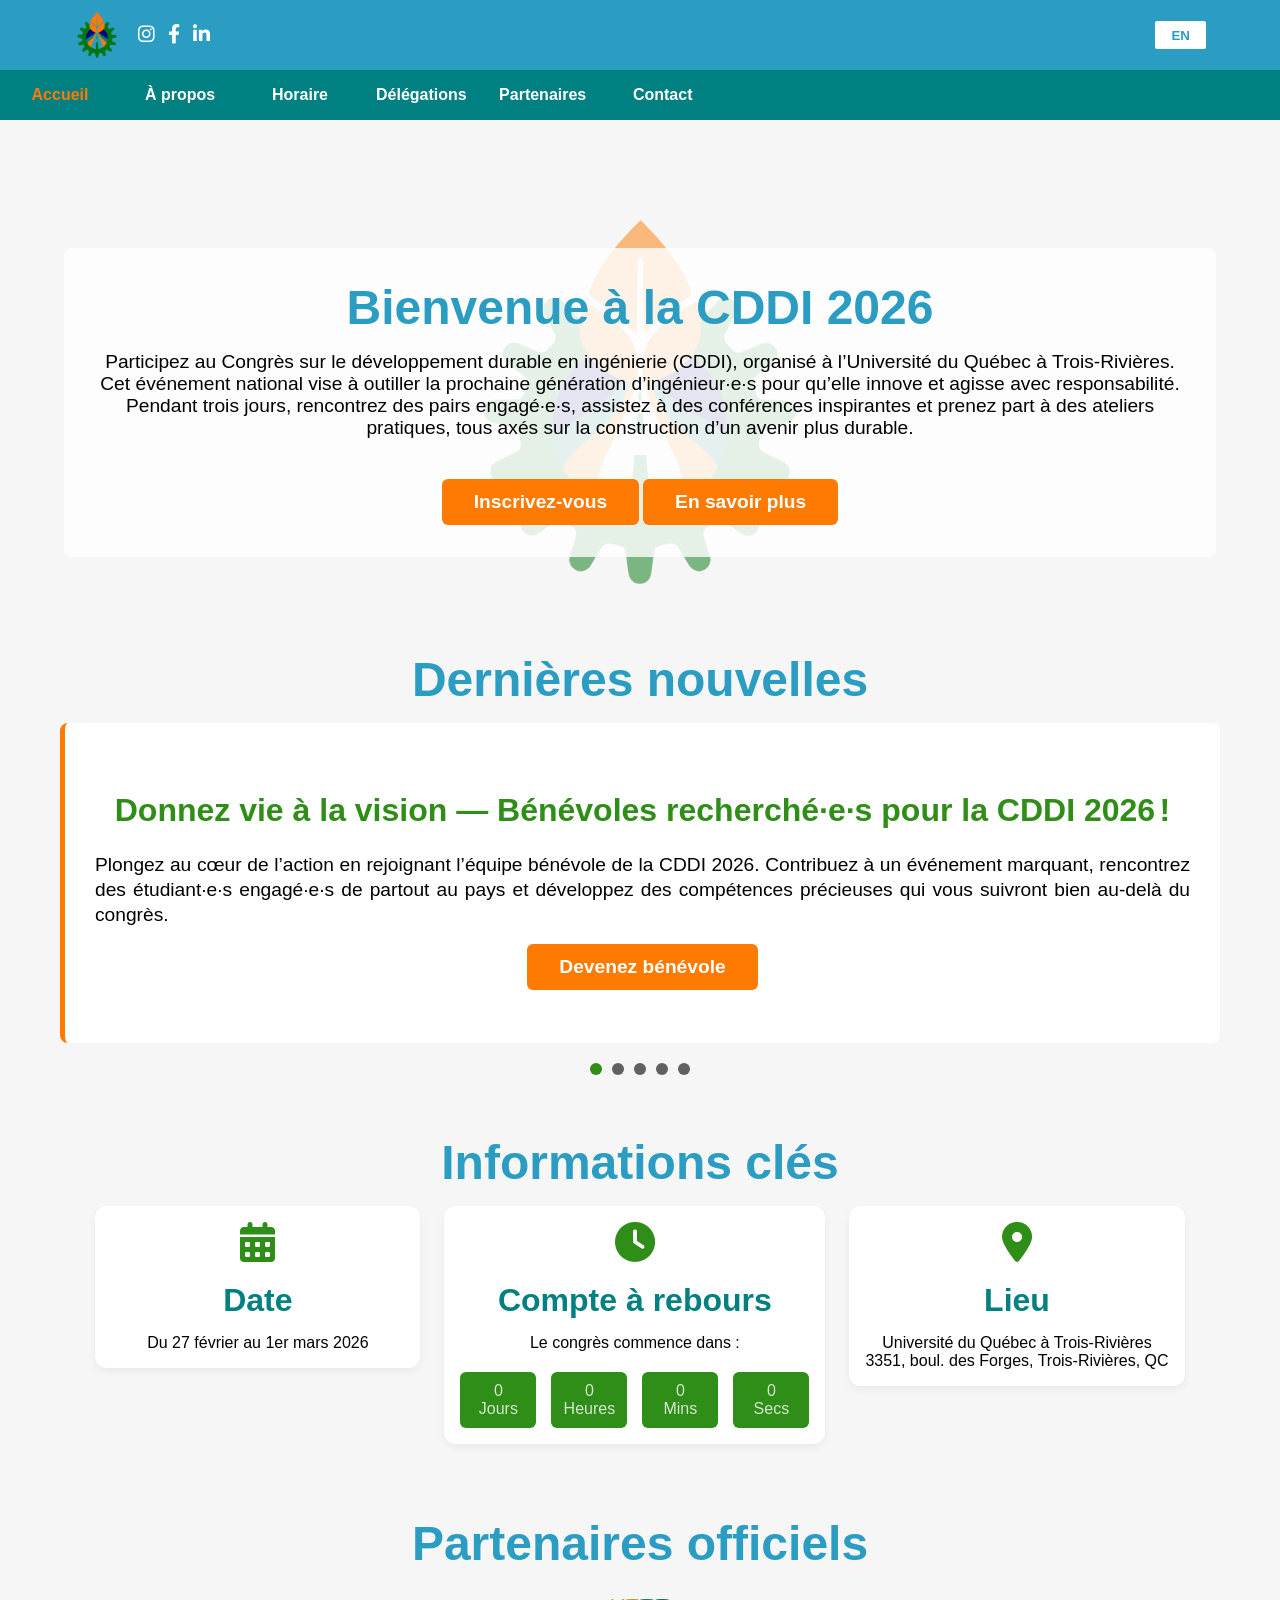
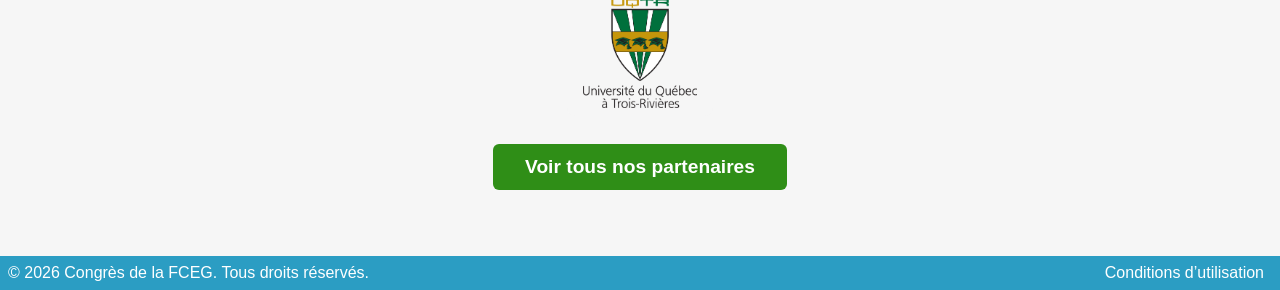
==== index.html @ 19367767 "Update index.html" ====
<!DOCTYPE html>
<html>

<head>
  <meta charset="UTF-8" />
  <meta name="viewport" content="width=device-width, initial-scale=1.0" />
  <title>CSE | CDDI 2026</title>
  <link rel="icon" type="image/png" href="./assets/img/logo.png" />

  <!-- Security -->
  <meta http-equiv="Content-Security-Policy"
        content="default-src 'self';
                style-src 'self' 'unsafe-inline' https://cdnjs.cloudflare.com https://fonts.googleapis.com;
                script-src 'self' https://cdnjs.cloudflare.com;
                font-src 'self' https://cdnjs.cloudflare.com https://fonts.gstatic.com;
                img-src 'self' data: https:;
                connect-src 'self' https:;
                media-src 'self';
                worker-src 'none';
                child-src 'none';
                form-action 'self';
                upgrade-insecure-requests;
                block-all-mixed-content;
                object-src 'none'; 
                base-uri 'self';">
  <meta http-equiv="X-Content-Type-Options" content="nosniff">
  <meta http-equiv="Referrer-Policy" content="strict-origin-when-cross-origin">
  <meta http-equiv="Permissions-Policy" content="camera=(), microphone=(), geolocation=(), interest-cohort=()">
  <meta name="robots" content="noimageindex" />
  <meta http-equiv="X-UA-Compatible" content="IE=edge" />

  <!-- Styles -->
  <link rel="stylesheet" href="https://cdnjs.cloudflare.com/ajax/libs/font-awesome/6.0.0/css/all.min.css" crossorigin="anonymous" referrerpolicy="no-referrer" />
  <link rel="stylesheet" href="./assets/css/branding.css" />
  <link rel="stylesheet" href="./assets/css/style.css" />
  <link rel="stylesheet" href="./assets/css/specs/home.css" />
  <link rel="stylesheet" href="./assets/css/specs/security.css" />
  <link rel="stylesheet" href="./assets/css/style-overrides.css" />

  <!-- Scripts -->
  <script defer src="./assets/js/carousel.js"></script>
  <script defer src="./assets/js/countdown.js"></script>
  <script defer src="./assets/js/gallery.js"></script>
  <script defer src="./assets/js/hero.js"></script>
  <script defer src="./assets/js/language.js"></script>
  <script defer src="./assets/js/security.js"></script>
  <script defer src="./assets/js/tab.js"></script>
</head>

<body>
  <header>
    <div class="container">
      <div class="header-content">
        <div class="header-left">
          <img src="./assets/img/logo.png" alt="Logo FCEG" class="logo"/>
          <div class="social-icons">
            <a href="https://www.instagram.com/cse.cddi/" target="_blank" aria-label="Instagram" class="social-icon">
              <i class="fab fa-instagram"></i>
            </a>
            <a href="https://www.facebook.com/cse.cddi" target="_blank" aria-label="Facebook" class="social-icon">
              <i class="fab fa-facebook-f"></i>
            </a>
            <a href="https://www.linkedin.com/company/cse2026cddi" target="_blank" aria-label="LinkedIn" class="social-icon">
              <i class="fab fa-linkedin-in"></i>
            </a>
            <!-- <a href="https://discord.gg/HV29q9Mn29" target="_blank" aria-label="Discord" class="social-icon">
              <i class="fab fa-discord"></i>
            </a> -->
          </div>
        </div>
        <div class="header-right">
          <button id="lang-toggle">EN</button>
          <button class="menu-toggle" aria-label="Toggle menu">☰</button>
        </div>
      </div>
      <nav class="main-nav">
        <ul>
          <li><a href="index.html" class="current" data-en="Home" data-fr="Accueil"></a></li>
          <li><a href="about.html" data-en="About" data-fr="À propos"></a></li>
          <li><a href="schedule.html" data-en="Schedule" data-fr="Horaire"></a></li>
          <li><a href="delegates.html" data-en="Delegates" data-fr="Délégations"></a></li>
          <li><a href="sponsors.html" data-en="Sponsors" data-fr="Partenaires"></a></li>
          <li><a href="contact.html" data-en="Contact" data-fr="Contact"></a></li>
        </ul>
      </nav>
    </div>
  </header>

  <section class="hero">
    <div class="container">
      <h1 data-en="Welcome to CSE 2026" data-fr="Bienvenue à la CDDI 2026"></h1>
      <p data-en="Join us for the Conference on Sustainability in Engineering (CSE), hosted at the University of Quebec at Trois-Rivières. This national event is dedicated to empowering the next generation of engineers to lead with responsibility and innovation. Over three days, you'll connect with passionate peers, attend thought-provoking talks, and participate in hands-on workshops—all focused on building a more sustainable future together."
         data-fr="Participez au Congrès sur le développement durable en ingénierie (CDDI), organisé à l’Université du Québec à Trois-Rivières. Cet événement national vise à outiller la prochaine génération d’ingénieur·e·s pour qu’elle innove et agisse avec responsabilité. Pendant trois jours, rencontrez des pairs engagé·e·s, assistez à des conférences inspirantes et prenez part à des ateliers pratiques, tous axés sur la construction d’un avenir plus durable.">
      </p>
      <a class="btn" href="delegates.html" data-en="Register Now" data-fr="Inscrivez-vous"></a>
      <a class="btn" href="about.html" data-en="Learn More" data-fr="En savoir plus"></a>
    </div>
  </section>

  <section class="updates">
    <div class="updates-container">
      <h2 data-en="Latest Updates" data-fr="Dernières nouvelles"></h2>
      <div class="carousel">
        <div class="carousel-inner">

        <!-- Volunteer -->
        <div class="carousel-item active">
          <h3 
            data-en="Bring the Vision to Life — Volunteer at CSE 2026!" 
            data-fr="Donnez vie à la vision — Bénévoles recherché·e·s pour la CDDI 2026 !">
          </h3>
          <p 
            data-en="Be at the heart of the action by joining the volunteer team behind CSE 2026. Contribute to a landmark event, connect with passionate students from across the country, and develop valuable skills that last long after the final keynote." 
            data-fr="Plongez au cœur de l’action en rejoignant l’équipe bénévole de la CDDI 2026. Contribuez à un événement marquant, rencontrez des étudiant·e·s engagé·e·s de partout au pays et développez des compétences précieuses qui vous suivront bien au-delà du congrès.">
          </p>
          <a class="btn" href="contact.html" 
            data-en="Become a Volunteer" data-fr="Devenez bénévole"></a>
        </div>

        <!-- Become a speaker -->
        <div class="carousel-item">
          <h3 
            data-en="Share Your Expertise — Become a Speaker" 
            data-fr="Partagez votre expertise — Devenez conférencier·ère">
          </h3>
          <p 
            data-en="Inspire the next generation of engineers. If you're passionate about sustainability and innovation, we'd love to have you speak at CSE 2026." 
            data-fr="Inspirez la prochaine génération d'ingénieur·e·s. Si vous êtes passionné·e par la durabilité et l'innovation, nous aimerions vous avoir comme conférencier·ère à la CDDI 2026."></p>
          </p>
          <a class="btn" href="contact.html" 
            data-en="Get in Touch" data-fr="Nous contacter"></a>
        </div>

        <!-- Become a partner -->
        <div class="carousel-item">
          <h3 
            data-en="Connect With Tomorrow’s Leaders — Partner With Us" 
            data-fr="Rencontrez la relève — Devenez notre partenaire">
          </h3>
          <p 
            data-en="Showcase your organization at the forefront of sustainability and innovation. By partnering with CSE 2026, you’ll engage with ambitious student leaders, highlight your commitment to the future of engineering, and take part in a one-of-a-kind national gathering." 
            data-fr="Mettez en valeur votre organisation au cœur des enjeux d’innovation et de durabilité. En vous associant à la CDDI 2026, vous entrerez en contact avec une relève étudiante ambitieuse, affirmerez votre engagement envers l’ingénierie de demain et participerez à un rassemblement unique à l’échelle nationale.">
          </p>
          <a class="btn" href="contact.html" 
            data-en="Let’s Collaborate" data-fr="Entrons en collaboration"></a>
        </div>

        <!-- Join the organizing committee -->
        <div class="carousel-item">
          <h3 
            data-en="Lead the Movement — Join the CSE 2026 Organizing Committee" 
            data-fr="Prenez les devants — Intégrez l’équipe du comité organisateur de la CDDI 2026">
          </h3>
          <p 
            data-en="We're looking for bold and strategic minds to help organize CSE 2026. Step into the role of VP Partnerships, VP Logistics, or one of several director positions to support the team. Take charge of building innovative collaborations, managing event operations, growing your network, and shaping an event that will resonate across Canada." 
            data-fr="Nous cherchons des esprits audacieux pour contribuer à l'organisation de la CDDI 2026. Prenez les rênes comme VP Partenariat, VP Logistique ou l'un des plusieurs postes de directeur·rice·s pour prêter main‑forte à l'équipe. Créez des collaborations innovantes, gérez les opérations de l'événement, élargissez votre réseau et façonnez un événement à portée nationale."></p>
          </p>
          <a class="btn" href="contact.html" 
            data-en="Apply" data-fr="Postulez"></a>
        </div>

          <!-- Stay posted for updates (last card) -->
          <div class="carousel-item">
            <h3 data-en="Stay posted for updates!" 
              data-fr="Restez à l'affût des mises à jour !"></h3>
            <p data-en="The website is under construction, but we are working hard to bring you the latest information about the upcoming event. Stay tuned for more details on speakers, workshops, and networking opportunities."
               data-fr="Le site web est en construction, mais nous travaillons fort pour vous offrir les dernières informations sur le congrès. Restez à l'écoute pour plus de détails sur les conférenciers, les ateliers et les occasions de réseautage."></p>
            <img src="./assets/img/logo.png" alt="Under Construction" class="construction-image">
          </div>

        </div>
      </div>
      <div class="carousel-controls">
        <div class="carousel-indicator active" data-index="0"></div>
        <div class="carousel-indicator" data-index="1"></div>
        <div class="carousel-indicator" data-index="2"></div>
        <div class="carousel-indicator" data-index="3"></div>
        <div class="carousel-indicator" data-index="4"></div>
      </div>
    </div>
  </section>
    
  <section class="key-details">
    <div class="container">
      <h2 data-en="Key Informations" data-fr="Informations clés"></h2>
      <div class="details-grid">
        <div class="detail-card">
          <i class="fas fa-calendar-alt"></i>
          <h3>Date</h3>
            <p data-en="Feb 27 – Mar 1, 2026" data-fr="Du 27 février au 1er mars 2026"></p>
        </div>
        <div class="detail-card">
          <i class="fas fa-clock"></i>
          <h3 data-en="Countdown" data-fr="Compte à rebours"></h3>
          <p data-en="The conference begins in:" data-fr="Le congrès commence dans :"></p>
          <div class="countdown" id="countdown-timer">
            <div class="countdown-item">
              <span class="countdown-value" id="days">0</span>
              <span data-en="Days" data-fr="Jours"></span>
            </div>
            <div class="countdown-item">
              <span class="countdown-value" id="hours">0</span>
              <span data-en="Hours" data-fr="Heures"></span>
            </div>
            <div class="countdown-item">
              <span class="countdown-value" id="minutes">0</span>
              <span data-en="Mins" data-fr="Mins"></span>
            </div>
            <div class="countdown-item">
              <span class="countdown-value" id="seconds">0</span>
              <span data-en="Secs" data-fr="Secs"></span>
            </div>
          </div>
        </div>
        <div class="detail-card">
          <i class="fas fa-map-marker-alt"></i>
          <h3 data-en="Location" data-fr="Lieu"></h3>
            <p data-en="University of Quebec at Trois-Rivières" data-fr="Université du Québec à Trois-Rivières"></p>
            <p data-en="3351 des Forges Blvd, Trois-Rivières, QC" data-fr="3351, boul. des Forges, Trois-Rivières, QC"></p>
        </div>
      </div>
    </div>
  </section>
    
  <section class="sponsors">
    <div class="container">
      <h2 data-en="Official Sponsors" data-fr="Partenaires officiels"></h2>
      <div class="sponsor-logos">
        <a href="#"><img src="./assets/img/sponsors/uqtr.png" alt="UQTR"></a>
      </div>
      <a class="btn" href="sponsors.html" data-en="View All Sponsors" data-fr="Voir tous nos partenaires"></a>
    </div>
  </section>

  <footer>
    <div class="footer-content">
      <p data-en="&copy; 2026 CFES Conference. All rights reserved."
         data-fr="&copy; 2026 Congrès de la FCEG. Tous droits réservés.">
      </p>
      <a href="terms.html" class="footer-link"
        data-en="Terms of Use"
        data-fr="Conditions d’utilisation">
      </a>
    </div>
  </footer>
</body>
</html>
---- assets/css/branding.css ----
/* === CSE.CDDI 2026 BRANDING STYLES === */

/* === FONTS === */
@import url('https://fonts.googleapis.com/css2?family=Roboto+Condensed:wght@700&display=swap');
@import url('https://fonts.googleapis.com/css2?family=Poppins:wght@600&display=swap');
@import url('https://fonts.googleapis.com/css2?family=Lato&display=swap');

:root {
  /* === COLORS === */
  --cse-teal: #008080;
  --cse-orange: #FF7A00;
  --cse-green: #00760F;
  --cse-blue: #000080;
  --cse-success: #28a745;
  --cse-error: #FF0000;
  --cse-white: #ffffff;
  --cse-light-gray: #f6f6f6;
  --cse-gray: #606060;
  --cse-black: #000000;

  /* === TITLES === */
  --cse-title-font: 'Roboto Condensed', sans-serif;
  --cse-title-color: var(--cse-blue);
  --cse-title-size: clamp(2.5rem, 5vw, 3rem);
  --cse-title-align: center;
  --cse-title-margin: 0 0 1rem 0;

  /* === SUBTITLES === */
  --cse-subtitle-font: 'Poppins', sans-serif;
  --cse-subtitle-color: var(--cse-teal);
  --cse-subtitle-size: clamp(1.6rem, 3vw, 2rem);
  --cse-subtitle-align: center;
  --cse-subtitle-margin: 1rem 0 0.5rem 0;

  --cse-subtitle2-size: clamp(1.2rem, 2.5vw, 1.2rem);
  --cse-subtitle2-margin: -1rem 0 0.5rem 0;

  /* === BODY === */
  --cse-body-font: 'Lato', sans-serif;
  --cse-body-color: var(--cse-black);
  --cse-body-size: clamp(1rem, 2vw, 1.2rem);
  --cse-body-size-small: clamp(0.9rem, 2vw, 1rem);
  --cse-body-align: center;
  --cse-body-margin: 0 0 1rem 0;
}

@media (max-width: 600px) {
  :root {
    --cse-title-size: clamp(1.5rem, 6vw, 2rem);
    --cse-subtitle-size: clamp(1.1rem, 4vw, 1.3rem);
    --cse-subtitle2-size: clamp(1rem, 3vw, 1rem);
    --cse-body-size: clamp(0.9rem, 3vw, 1rem);
    --cse-body-size-small: clamp(0.8rem, 3vw, 0.9rem);
  }
}
---- assets/css/style.css ----
/* Reset and base styles */
* {
  margin: 0;
  padding: 0;
  box-sizing: border-box;
}

html {
      overflow-y: scroll;
}

/* Body and layout */
body {
  font-family: var(--cse-font-body);
  background-color: var(--cse-light-gray);
  min-height: 100vh;
  position: relative;
  padding-bottom: 60px;
}

/* Header styles */
header > .container {
  width: 100%;
  max-width: none;
  padding: 0;
}

header {
  padding: 0;
  position: relative;
  background-color: var(--cse-blue);
  min-width: 350px;
}

/* Header content layout */
.header-content {
  display: flex;
  justify-content: space-between;
  align-items: center;
  min-height: 70px;
  padding: 0 2rem;
  margin: 0 auto;
  max-width: 1200px;
}

.header-right {
  display: flex;
  align-items: center;
  gap: 1rem;
}

.header-left {
  display: flex;
  align-items: center;
  gap: 1rem;
}

.social-icons {
  display: flex;
  gap: 0.8rem;
  align-items: center;
  min-width: 125px;
}

.social-icon {
  color: var(--cse-white);
  font-size: 1.2rem;
  transition: transform 0.2s, color 0.2s;
}

.social-icon:hover {
  color: var(--cse-orange);
  transform: scale(1.1);
}

/* Logo styles */
.logo {
  height: 50px;
  width: auto;
}

/* Hamburger menu toggle (mobile) */
.menu-toggle {
  display: none;
  background: none;
  border: none;
  color: var(--cse-white);
  font-size: 1.5rem;
  cursor: pointer;
  padding: 0.5rem;
}

/* Main navigation styles */
.main-nav {
  background-color: var(--cse-teal);
  width: 100%;
}

.main-nav > .container {
  width: 100%;
  max-width: none;
  padding: 0 2rem;
}

.main-nav ul {
  display: flex;
  list-style: none;
  margin: 0;
  padding: 0;
  justify-content: flex-start;
}

.main-nav a {
  color: var(--cse-white);
  font-family: var(--cse-subtitle-font);
  font-weight: 600;
  padding: 1rem 1rem;
  display: block;
  text-decoration: none;
  text-align: center;
  margin-right: 0;
  min-width: 120px;
  box-sizing: border-box;
}

.main-nav a.current,
.main-nav a.current:visited {
  color: var(--cse-orange);
}

.main-nav a:hover {
  color: var(--cse-orange);
}

/* Hero section */
.hero {
  position: relative;
  min-height: 500px;
  display: flex;
  align-items: center;
  justify-content: center;
  text-align: center;
  width: 100%;
  opacity: 0;
  transform: translateY(30px);
  transition: opacity 1s ease, transform 1s ease;
}

.hero.visible {
  opacity: 1;
  transform: translateY(0);
}

/* Hero background logo overlay */
.hero::before {
  content: "";
  background: url('../img/logo.png') no-repeat center center;
  background-size: contain;
  position: absolute;
  top: 0;
  left: 0;
  right: 0;
  bottom: 0;
  opacity: 0.5;
  z-index: -1;
  max-width: 600px;
  max-height: 400px;
  margin: auto;
}

/* Hero content container */
.hero .container {
  background-color: rgba(255, 255, 255, 0.8);
  padding: 2rem; 
  border-radius: 8px;
  position: relative;
  z-index: 1;
  width: 90%;
  max-width: 1200px;
  margin: 0 auto;
}

/* Hero title */
.hero h1 {
  font-family: var(--cse-title-font);
  color: var(--cse-title-color);
  font-size: var(--cse-title-size);
  text-align: var(--cse-title-align);
  margin: var(--cse-title-margin);
}

/* Hero subtitle */
.hero h2 {
  font-family: var(--cse-subtitle-font);
  color: var(--cse-subtitle-color);
  font-size: var(--cse-subtitle-size);
  text-align: var(--cse-subtitle-align);
  margin: var(--cse-subtitle-margin);
}

.hero h3 {
  font-family: var(--cse-subtitle-font);
  color: var(--cse-subtitle-color);
  font-size: var(--cse-subtitle2-size);
  text-align: var(--cse-subtitle-align);
  margin: var(--cse-subtitle2-margin);
}

/* Hero paragraph */
.hero p {
  font-family: var(--cse-body-font);
  color: var(--cse-body-color);
  font-size: var(--cse-body-size);
  text-align: var(--cse-body-align);
  margin: var(--cse-body-margin);
}

/* Hero image */
.hero img {
  max-width: 100%;
  height: auto;
  border-radius: 8px;
  box-shadow: 0 4px 8px rgba(0, 0, 0, 0.1);
  margin-top: 1rem;
}

/* Hero button */
.hero .btn {
  display: inline-block;
  margin-top: 1.5rem;
  padding: 0.75rem 2rem;
  background: var(--cse-orange);
  color: var(--cse-white);
  border: none;
  border-radius: 6px;
  font-family: var(--cse-subtitle-font);
  font-size: var(--cse-subtitle2-size);
  font-weight: 600;
  text-align: var(--cse-subtitle-align);
  text-decoration: none;
  cursor: pointer;
  transition: background 0.2s, color 0.2s;
}

.hero .btn:hover {
  background: var(--cse-blue);
  color: var(--cse-white);
}

.hero .btn:active {
  transform: scale(0.95);
  opacity: 0.8;
}

/* Footer styles */
footer {
  position: absolute;
  bottom: 0;
  left: 0;
  width: 100%;
  background-color: var(--cse-blue);
  min-width: 350px;
}

.footer-content {
  max-width: none;
  margin: 0.5rem 1rem 0.5rem 0.5rem;
  display: flex;
  justify-content: space-between;
  align-items: center;
  flex-wrap: wrap;
  gap: 0.5rem;
  text-align: center;
}

.footer-content p,
.footer-link {
  font-family: var(--cse-body-font);
  font-size: var(--cse-body-size-small);
  color: var(--cse-white);
  margin: 0;
  text-decoration: none;
}

.footer-link:hover {
  text-decoration: underline;
  color: var(--cse-orange);
}

/* Mobile layout: stack items and center */
@media (max-width: 600px) {
  .footer-content {
    flex-direction: column;
    justify-content: center;
    align-items: center;
    text-align: center;
  }
}

/* Language Toggle Button */
#lang-toggle {
  background: var(--cse-white);
  color: var(--cse-blue);
  border: 2px solid var(--cse-blue);
  padding: 0.4rem 1rem;
  font-family: var(--cse-subtitle-font);
  font-weight: 600;
  cursor: pointer;
  border-radius: 4px;
}

#lang-toggle:hover {
  background-color: var(--cse-orange);
  color: var(--cse-white);
  border-color: var(--cse-orange);
}

/* Responsive: Mobile styles */
@media (max-width: 768px) {
  .header-content,
  .main-nav > .container {
    padding: 0 1rem;
  }

  .menu-toggle {
    display: block;
  }

  .main-nav {
    display: none;
  }

  .main-nav.active {
    display: block;
    padding: 1rem 0;
  }

  .main-nav ul {
    flex-direction: column;
    gap: 0;
  }

  .main-nav li {
    text-align: center;
    padding: 0;
  }

  .main-nav a {
    padding: 1rem;
    border-bottom: 1px solid rgba(255, 255, 255, 0.1);
  }
}

/* Responsive: Desktop styles */
@media (max-width: 768px) {
  .main-nav ul {
    justify-content: flex-start;
  }
}

/* Remove the desktop-specific right alignment */
@media (min-width: 769px) {
  .main-nav ul {
    justify-content: flex-start;
  }
}
---- assets/css/specs/home.css ----
/* Updates Section */
.updates {
    background-color: var(--cse-light-gray);
    padding: 60px 0;
    position: relative;
    overflow: hidden;
    font-family: var(--cse-body-font);
}

.updates-container {
    max-width: 1200px;
    margin: 0 auto;
    padding: 0 20px;
}

.updates h2 {
    margin: var(--cse-title-margin);
    color: var(--cse-title-color);
    font-size: var(--cse-title-size);
    font-family: var(--cse-title-font);
    text-align: var(--cse-title-align);
}

.carousel {
    position: relative;
    height: 320px;
    perspective: 1000px;
}

.carousel-inner {
    position: relative;
    width: 100%;
    height: 100%;
    transform-style: preserve-3d;
    transition: transform 1s ease;
}

.carousel-item {
    position: absolute;
    width: 100%;
    height: 100%;
    padding: 30px;
    background-color: var(--cse-white);
    border-radius: 8px;
    border-left: 5px solid var(--cse-orange);
    display: flex;
    flex-direction: column;
    justify-content: center;
    backface-visibility: hidden;
    transition: translate 0.2s ease, box-shadow 0.2s ease, opacity 0.5s ease;
    opacity: 0;
    font-family: var(--cse-body-font);
    color: var(--cse-body-color);
    translate: 0 0;
}

.carousel-item:hover {
    translate: 0 -6px;
    box-shadow: 0 8px 25px rgba(0, 0, 0, 0.15);
}

.carousel-item.active {
    opacity: 1;
    z-index: 10;
}

.carousel-item h3 {
    margin: var(--cse-subtitle-margin);
    color: var(--cse-green);
    font-size: var(--cse-subtitle-size);
    font-family: var(--cse-subtitle-font);
    text-align: var(--cse-subtitle-align);
}

.carousel-item p {
    margin: var(--cse-body-margin);
    color: var(--cse-black);
    font-size: var(--cse-body-size);
    font-family: var(--cse-body-font);
    text-align: justify;
    padding: 1rem 0 0;
    line-height: 1.3;
}

.carousel-item img {
    position: absolute;
    top: 0;
    left: 0;
    width: 100%;
    height: 100%;
    object-fit: cover;
    border-radius: 8px;
    z-index: 0;
    opacity: 0.18;
    pointer-events: none;
    box-shadow: none;
}

.carousel-item .btn {
    display: inline-block;
    margin: 0 auto 0 auto;
    padding: 0.75rem 2rem;
    background: var(--cse-orange);
    color: var(--cse-white);
    border: none;
    border-radius: 6px;
    font-family: var(--cse-body-font);
    font-size: var(--cse-body-size);
    font-weight: 600;
    text-align: var(--cse-body-align);
    max-width: 300px;
    text-decoration: none;
    cursor: pointer;
    transition: background 0.2s, color 0.2s;
    display: block;
}

.carousel-item .btn:hover {
  background: var(--cse-blue);
  color: var(--cse-white);
}

.carousel-item .btn:active {
  transform: scale(0.95);
  opacity: 0.8;
}

.carousel-controls {
    display: flex;
    justify-content: center;
    margin-top: 20px;
}

.carousel-indicator {
    width: 12px;
    height: 12px;
    border-radius: 50%;
    background-color: var(--cse-gray);
    margin: 0 5px;
    cursor: pointer;
    transition: background-color 0.3s;
}

.carousel-indicator.active {
    background-color: var(--cse-green);
}

/* Key Details Section */
.key-details {
    background-color: var(--cse-light-gray);
}

.key-details h2 {
    margin: var(--cse-title-margin);
    color: var(--cse-title-color);
    font-size: var(--cse-title-size);
    font-family: var(--cse-title-font);
    text-align: var(--cse-title-align);
}

.details-grid {
    display: flex;
    flex-wrap: wrap;
    justify-content: center;
    gap: 1.5rem;
    max-width: 1500px;
    margin: 0 auto 2rem auto;
}

.detail-card {
    background-color: var(--cse-white);
    padding: 1rem;
    border-radius: 12px;
    box-shadow: 0 4px 8px rgba(0,0,0,0.05);
    text-align: center;
    font-family: var(--cse-body-font);
    min-width: 325px;
    transition: transform 0.2s ease;
    height: 100%;
}

.detail-card:hover {
    transform: translateY(-5px);
    box-shadow: 0 10px 20px rgba(0,0,0,0.1);
}

.detail-card i {
    font-size: 2.5rem;
    color: var(--cse-green);
    margin-bottom: 20px;
}

.detail-card h3 {
    margin-bottom: 15px;
    color: var(--cse-subtitle-color);
    font-family: var(--cse-subtitle-font);
    font-size: var(--cse-subtitle-size);
}

.countdown {
    display: flex;
    justify-content: center;
    gap: 15px;
    margin-top: 20px;
}

.countdown-item {
    background-color: var(--cse-green);
    color: var(--cse-white);
    padding: 10px 5px;
    border-radius: 6px;
    font-weight: bold;
    min-width: 76px;
    font-family: var(--cse-body-font);
}

.countdown-item span {
    display: block;
    font-size: var(--cse-body-size-small);
    font-weight: normal;
    opacity: 0.8;
}

/* Sponsors Section */
.sponsors {
    text-align: center;
    background-color: var(--cse-light-gray);
    padding: 40px 0;
    font-family: var(--cse-body-font);
}

.sponsors h2 {
    color: var(--cse-title-color);
    font-size: var(--cse-title-size);
    font-family: var(--cse-title-font);
    text-align: var(--cse-title-align);
    margin: var(--cse-title-margin);
}

.sponsors .btn {
  display: inline-block;
  margin-top: 1.5rem;
  padding: 0.75rem 2rem;
  background: var(--cse-green);
  color: var(--cse-white);
  border: none;
  border-radius: 6px;
  font-family: var(--cse-body-font);
  font-size: var(--cse-body-size);
  font-weight: 600;
  text-align: var(--cse-body-align);
  text-decoration: none;
  cursor: pointer;
  transition: background 0.2s, color 0.2s;
}

.sponsors .btn:hover {
  background: var(--cse-orange);
  color: var(--cse-white);
}

.sponsors .btn:active {
  transform: scale(0.95);
  opacity: 0.8;
}

.sponsor-logos {
    display: flex;
    justify-content: center;
    flex-wrap: wrap;
    gap: 40px;
    align-items: center;
    margin-top: 20px;
}

.sponsor-logos img {
    height: 125px;
    background-color: var(--cse-light-gray);
    border-radius: 8px;
    padding: 8px 16px;
    transition: transform 0.2s ease;
}

.sponsor-logos img:hover {
    background-color: var(--cse-white);
    transform: translateY(-5px);
    box-shadow: 0 10px 20px rgba(0,0,0,0.1);
}

@media (min-width: 692px) {
    .details-grid .detail-card:nth-child(2) {
        order: 3;
    }
    .details-grid .detail-card:nth-child(3) {
        order: 2;
    }
}

@media (min-width: 1096px) {
    .details-grid .detail-card:nth-child(2) {
        order: 2;
    }
    .details-grid .detail-card:nth-child(3) {
        order: 3;
    }
}

@media (max-width: 768px) {    
    .countdown {
        flex-wrap: wrap;
    }
}
---- assets/css/specs/security.css ----
/* Security-related styles */

/* Disable text selection for images and sensitive content */
img {
  -webkit-user-select: none;
  -moz-user-select: none;
  -ms-user-select: none;
  user-select: none;
  -webkit-user-drag: none;
  -khtml-user-drag: none;
  -moz-user-drag: none;
  -o-user-drag: none;
  pointer-events: none;
}

/* Allow pointer events for clickable images (like logos with links) */
a img, .clickable img {
  pointer-events: auto;
}

/* Disable highlighting for sensitive content */
.no-select {
  -webkit-user-select: none;
  -moz-user-select: none;
  -ms-user-select: none;
  user-select: none;
}

/* Hide scroll bars in developer mode detection */
.hide-scroll {
  scrollbar-width: none; /* Firefox */
  -ms-overflow-style: none; /* IE and Edge */
}

.hide-scroll::-webkit-scrollbar {
  display: none; /* Chrome, Safari, Opera */
}

/* Prevent printing of images */
@media print {
  img {
    display: none !important;
  }
  
  .no-print {
    display: none !important;
  }
}

/* Security warning overlay (hidden by default) */
.security-warning {
  position: fixed;
  top: 0;
  left: 0;
  width: 100%;
  height: 100%;
  background: rgba(255, 0, 0, 0.9);
  color: white;
  display: none;
  justify-content: center;
  align-items: center;
  z-index: 9999;
  font-size: 2em;
  text-align: center;
}
---- assets/css/style-overrides.css ----
/* Sponsors page: Official Sponsors heading */
h2[data-en="Official Sponsors"] {
  padding-top: 0rem;
}

/* Sponsors page: Hero heading color */
section.hero h2[data-en="We are grateful to our outstanding partners whose support makes the 2026 Conference on Sustainability in Engineering possible."] {
  color: var(--cse-blue);
  font-size: 1.6rem;
}

/* Sponsors page: UQTR title size */
section.sponsor-section h1[data-en="Université du Québec à Trois-Rivières"] {
  font-size: clamp(1.1rem, 2.2vw, 1.1rem);
}

/* About page: Add space between header and first hero */
header + section.hero {
    margin-top: 2rem;
}

/* About page: Conference Theme heading color */
h2[data-en="Conference Theme"] {
  color: var(--cse-blue);
}

/* About page: The Path to Sustainable Engineering heading color */
h1[data-en="The Path to Sustainable Engineering"] {
  color: var(--cse-orange);
}

/* Index page: Updates section padding */
section.updates {
  padding-top: 0rem;
}

/* Delegates page: Documents paragraph alignment */
section.hero p {
  text-align: center;
}

/* Delegates page: Logistics disclaimer background */
.logistics-section .logistics-info:has(h4[data-en="Disclaimer"]) {
  background: color-mix(in srgb, var(--cse-error) 8%, transparent) !important;
  border-left: 4px solid var(--cse-error) !important;
}

/* ===== Hero: photo background + rising panel ===== */
:root{
  --cse-purple:#6b1e49;
  --cse-blue:#2b9dc3;
  --cse-green:#2f8e17;
  --cse-panel:rgba(28,28,30,.85);
}

#hero{
  position: relative;
  height: 220vh;
}

.hero-sticky{
  position: sticky;
  top: 0;
  height: 100vh;
  overflow: hidden;
}

.hero-bg{
  position: absolute;
  inset: 0;
  background-size: cover;
  background-position: center;
  z-index: 1;
}
.hero-bg::after{
  content:"";
  position:absolute; inset:0;
  background: linear-gradient(180deg, rgba(0,0,0,.4) 0%, rgba(0,0,0,0) 40%, rgba(0,0,0,.15) 100%);
}

.hero-header{
  position: absolute;
  top: 0; left: 0; right: 0;
  z-index: 3;
  will-change: transform, opacity;
}

.hero-waves{ display:block; width:100%; height:auto; }
.wave-purple{ fill: var(--cse-purple); }
.wave-blue{ fill: var(--cse-blue); opacity:.9; }
.wave-green{ fill: var(--cse-green); opacity:.92; }

.hero-title-wrap{
  position:absolute;
  top: 16%;
  left:50%;
  transform: translateX(-50%);
  display:flex;
  align-items:center;
  gap: 1rem;
}
.hero-logo{ height: 64px; width:auto; }
.hero-title-wrap h1{
  color:#fff;
  font-size: clamp(1.6rem, 4vw, 3rem);
  margin:0;
  text-shadow: 0 2px 12px rgba(0,0,0,.45);
  white-space: nowrap;
}

.hero-panel{
  position: absolute;
  inset: 0;
  z-index: 2;
  background: var(--cse-panel);
  transform: translateY(100%);
  will-change: transform;
  display:flex;
  align-items:center;
}
.hero-panel-inner{
  color:#fff;
  text-align:center;
  padding: 2rem 1.5rem;
}
.hero-panel-inner p{
  max-width: 60ch;
  margin: 0 auto 1.5rem;
  line-height:1.6;
}

@media (max-width: 640px){
  .hero-title-wrap{ flex-direction:column; text-align:center; top: 12%; }
  .hero-logo{ height: 48px; }
}

@media (prefers-reduced-motion: reduce){
  .hero-header, .hero-panel{ transition:none !important; }
}
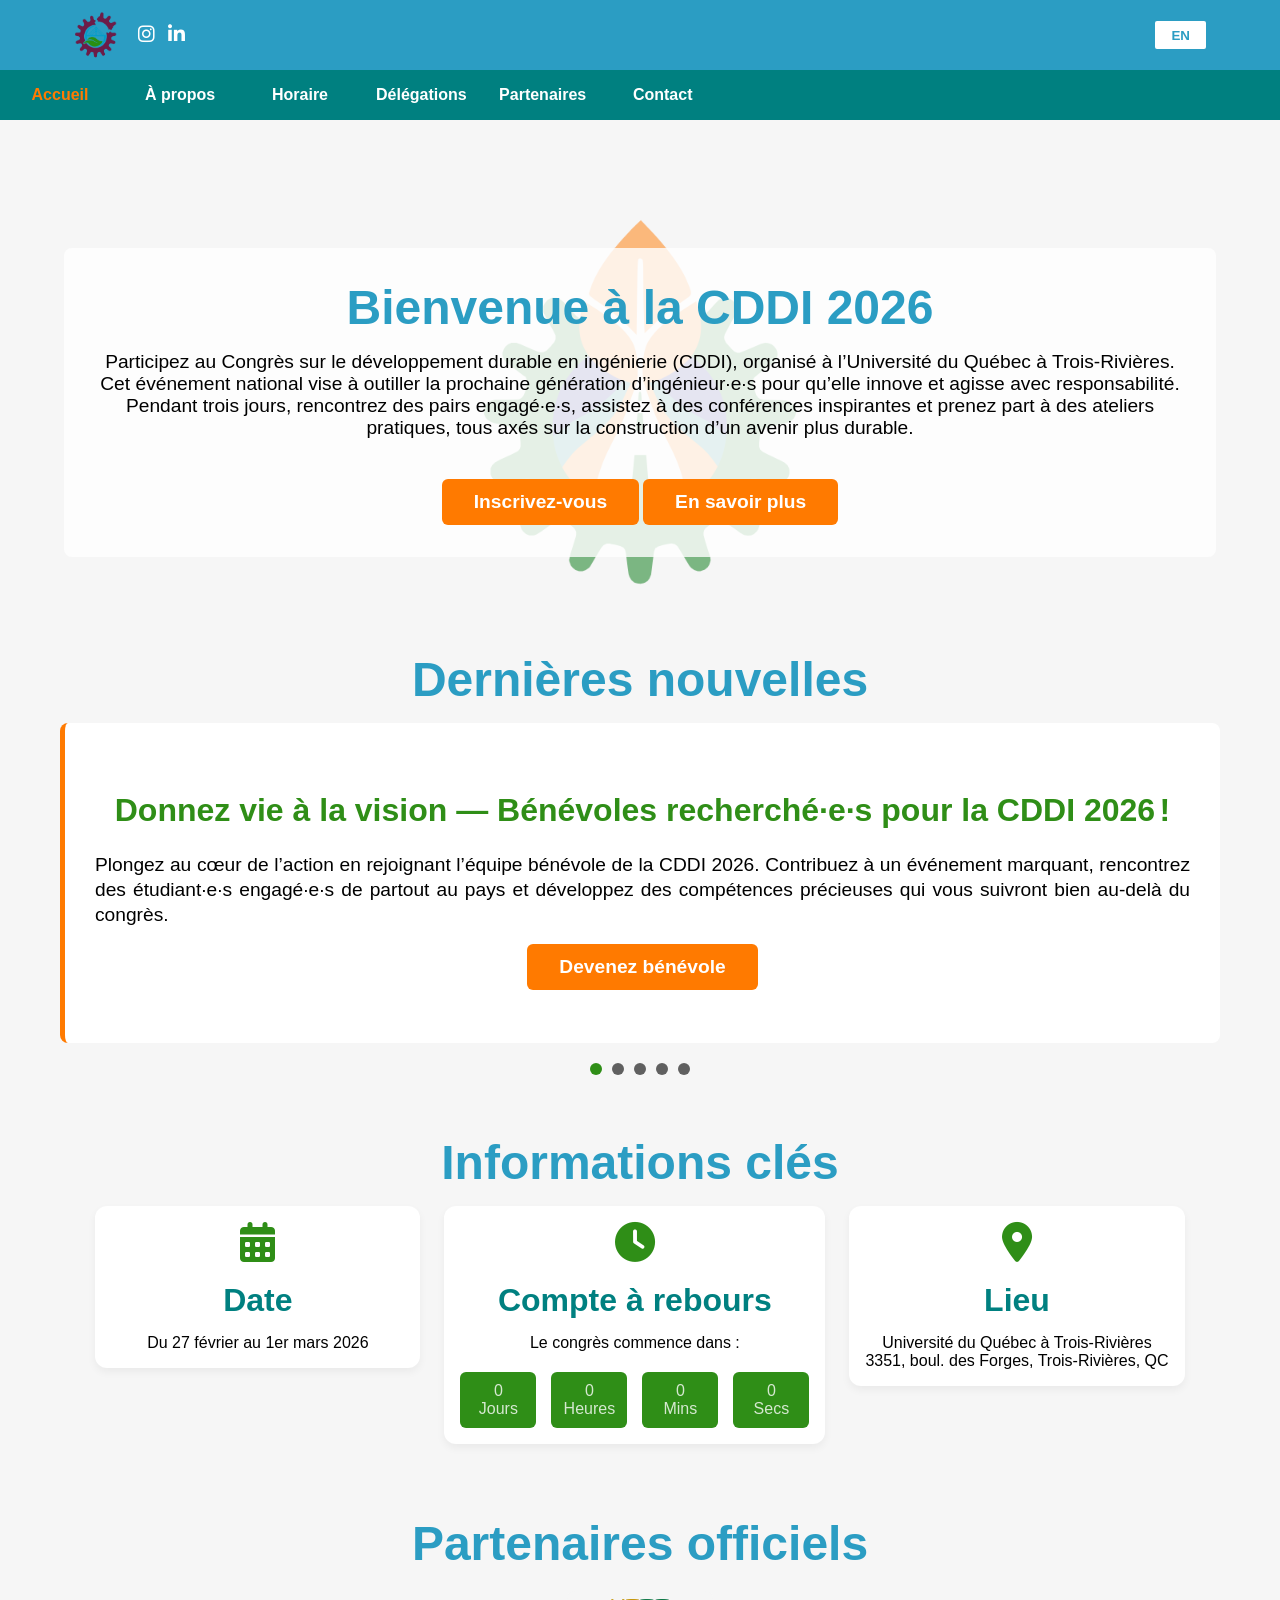
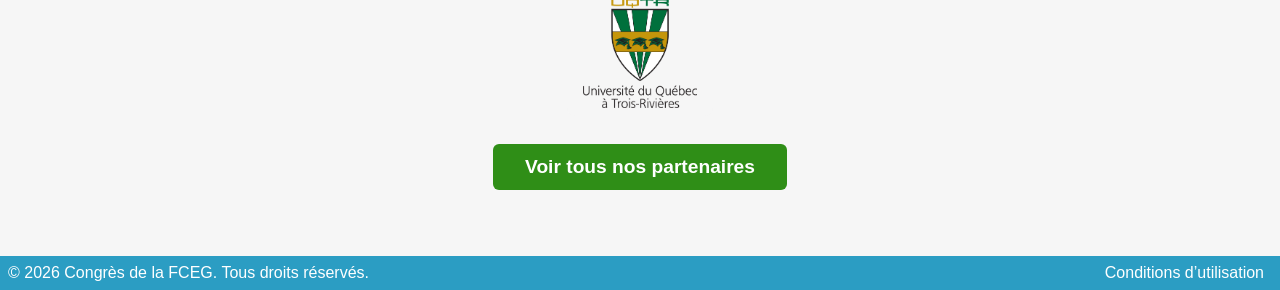
==== commit 78a59271: "Updated header content" ====
--- a/index.html
+++ b/index.html
@@ -4,8 +4,8 @@
 <head>
   <meta charset="UTF-8" />
   <meta name="viewport" content="width=device-width, initial-scale=1.0" />
-  <title>CSE | CDDI 2026</title>
-  <link rel="icon" type="image/png" href="./assets/img/logo.png" />
+  <title>CSE | CDDI 2027</title>
+  <link rel="icon" type="image/png" href="./assets/img/cse27-logo.png" />
 
   <!-- Security -->
   <meta http-equiv="Content-Security-Policy"
@@ -48,17 +48,14 @@
 </head>
 
 <body>
-  <header>
+  <header> <!-- TOP OF PAGE -->
     <div class="container">
       <div class="header-content">
         <div class="header-left">
-          <img src="./assets/img/logo.png" alt="Logo FCEG" class="logo"/>
+          <img src="./assets/img/cse27-logo.png" alt="Logo FCEG" class="logo"/>
           <div class="social-icons">
             <a href="https://www.instagram.com/cse.cddi/" target="_blank" aria-label="Instagram" class="social-icon">
               <i class="fab fa-instagram"></i>
-            </a>
-            <a href="https://www.facebook.com/cse.cddi" target="_blank" aria-label="Facebook" class="social-icon">
-              <i class="fab fa-facebook-f"></i>
             </a>
             <a href="https://www.linkedin.com/company/cse2026cddi" target="_blank" aria-label="LinkedIn" class="social-icon">
               <i class="fab fa-linkedin-in"></i>
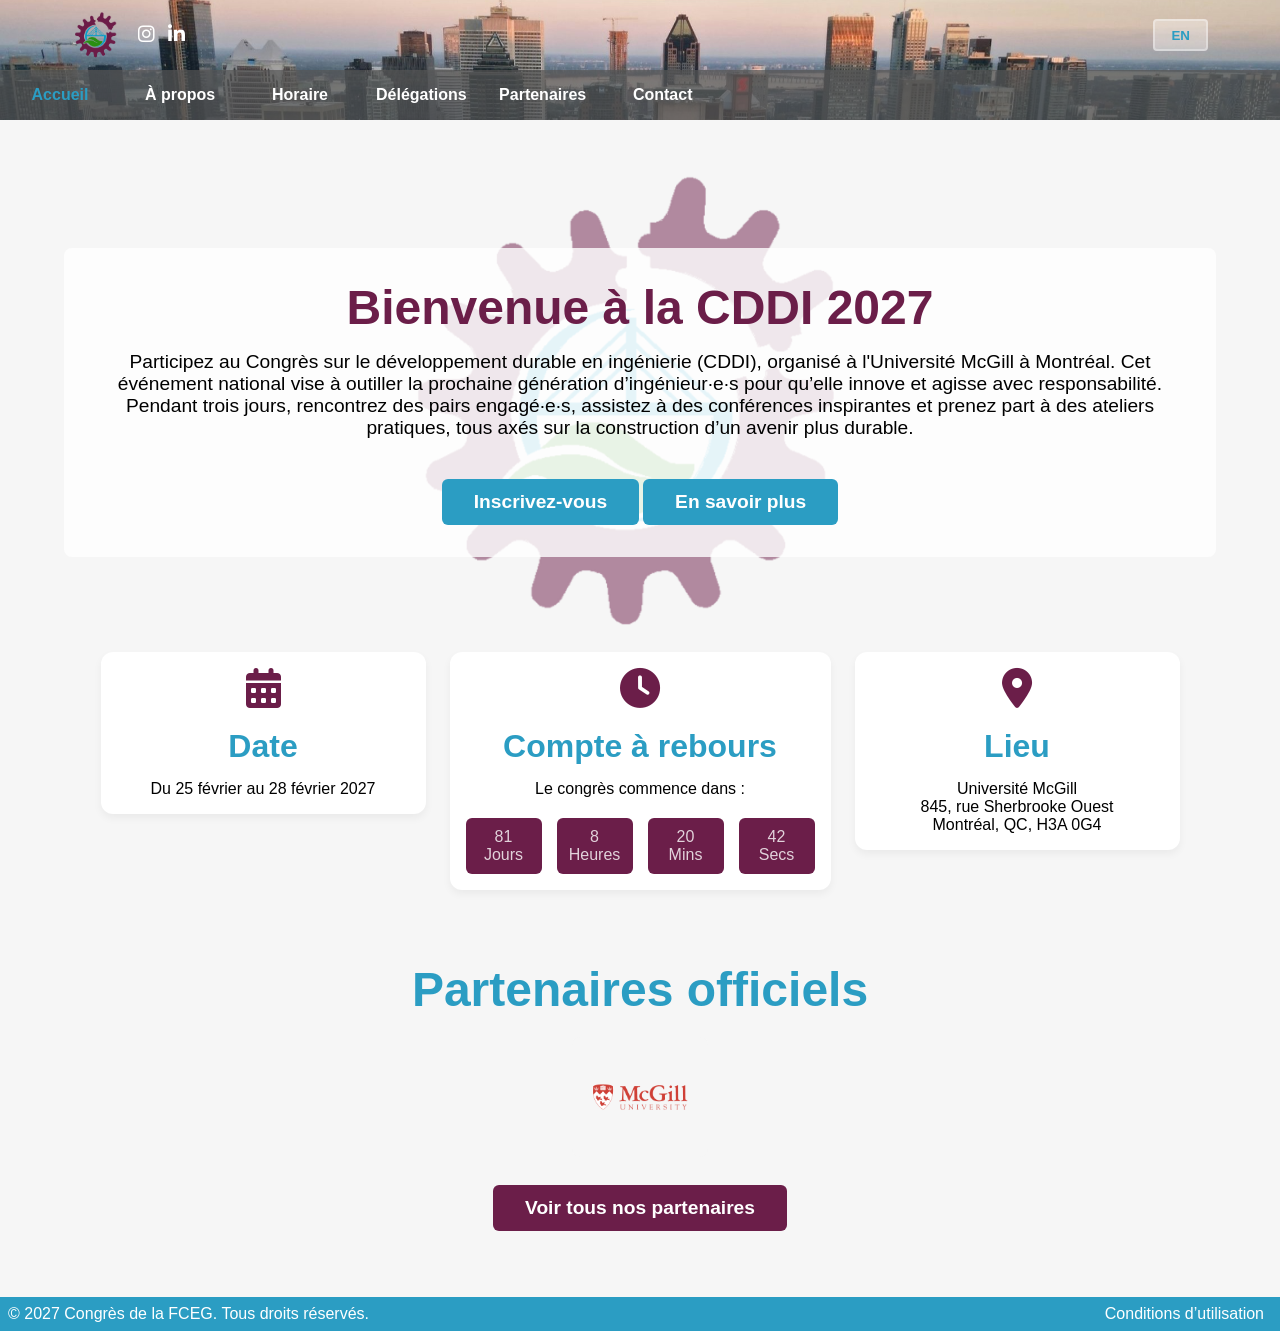
==== commit ba9eed33: "Updated Index Page" ====
--- a/index.html
+++ b/index.html
@@ -85,106 +85,22 @@
 
   <section class="hero">
     <div class="container">
-      <h1 data-en="Welcome to CSE 2026" data-fr="Bienvenue à la CDDI 2026"></h1>
-      <p data-en="Join us for the Conference on Sustainability in Engineering (CSE), hosted at the University of Quebec at Trois-Rivières. This national event is dedicated to empowering the next generation of engineers to lead with responsibility and innovation. Over three days, you'll connect with passionate peers, attend thought-provoking talks, and participate in hands-on workshops—all focused on building a more sustainable future together."
-         data-fr="Participez au Congrès sur le développement durable en ingénierie (CDDI), organisé à l’Université du Québec à Trois-Rivières. Cet événement national vise à outiller la prochaine génération d’ingénieur·e·s pour qu’elle innove et agisse avec responsabilité. Pendant trois jours, rencontrez des pairs engagé·e·s, assistez à des conférences inspirantes et prenez part à des ateliers pratiques, tous axés sur la construction d’un avenir plus durable.">
+      <h1 data-en="Welcome to CSE 2027" data-fr="Bienvenue à la CDDI 2027"></h1>
+      <p data-en="Join us for the Conference on Sustainability in Engineering (CSE), hosted at McGill University in Montrèal. This national event is dedicated to empowering the next generation of engineers to lead with responsibility and innovation. Over three days, you'll connect with passionate peers, attend thought-provoking talks, and participate in hands-on workshops—all focused on building a more sustainable future together."
+         data-fr="Participez au Congrès sur le développement durable en ingénierie (CDDI), organisé à l'Université McGill à Montréal. Cet événement national vise à outiller la prochaine génération d’ingénieur·e·s pour qu’elle innove et agisse avec responsabilité. Pendant trois jours, rencontrez des pairs engagé·e·s, assistez à des conférences inspirantes et prenez part à des ateliers pratiques, tous axés sur la construction d’un avenir plus durable.">
       </p>
       <a class="btn" href="delegates.html" data-en="Register Now" data-fr="Inscrivez-vous"></a>
       <a class="btn" href="about.html" data-en="Learn More" data-fr="En savoir plus"></a>
     </div>
   </section>
 
-  <section class="updates">
-    <div class="updates-container">
-      <h2 data-en="Latest Updates" data-fr="Dernières nouvelles"></h2>
-      <div class="carousel">
-        <div class="carousel-inner">
-
-        <!-- Volunteer -->
-        <div class="carousel-item active">
-          <h3 
-            data-en="Bring the Vision to Life — Volunteer at CSE 2026!" 
-            data-fr="Donnez vie à la vision — Bénévoles recherché·e·s pour la CDDI 2026 !">
-          </h3>
-          <p 
-            data-en="Be at the heart of the action by joining the volunteer team behind CSE 2026. Contribute to a landmark event, connect with passionate students from across the country, and develop valuable skills that last long after the final keynote." 
-            data-fr="Plongez au cœur de l’action en rejoignant l’équipe bénévole de la CDDI 2026. Contribuez à un événement marquant, rencontrez des étudiant·e·s engagé·e·s de partout au pays et développez des compétences précieuses qui vous suivront bien au-delà du congrès.">
-          </p>
-          <a class="btn" href="contact.html" 
-            data-en="Become a Volunteer" data-fr="Devenez bénévole"></a>
-        </div>
-
-        <!-- Become a speaker -->
-        <div class="carousel-item">
-          <h3 
-            data-en="Share Your Expertise — Become a Speaker" 
-            data-fr="Partagez votre expertise — Devenez conférencier·ère">
-          </h3>
-          <p 
-            data-en="Inspire the next generation of engineers. If you're passionate about sustainability and innovation, we'd love to have you speak at CSE 2026." 
-            data-fr="Inspirez la prochaine génération d'ingénieur·e·s. Si vous êtes passionné·e par la durabilité et l'innovation, nous aimerions vous avoir comme conférencier·ère à la CDDI 2026."></p>
-          </p>
-          <a class="btn" href="contact.html" 
-            data-en="Get in Touch" data-fr="Nous contacter"></a>
-        </div>
-
-        <!-- Become a partner -->
-        <div class="carousel-item">
-          <h3 
-            data-en="Connect With Tomorrow’s Leaders — Partner With Us" 
-            data-fr="Rencontrez la relève — Devenez notre partenaire">
-          </h3>
-          <p 
-            data-en="Showcase your organization at the forefront of sustainability and innovation. By partnering with CSE 2026, you’ll engage with ambitious student leaders, highlight your commitment to the future of engineering, and take part in a one-of-a-kind national gathering." 
-            data-fr="Mettez en valeur votre organisation au cœur des enjeux d’innovation et de durabilité. En vous associant à la CDDI 2026, vous entrerez en contact avec une relève étudiante ambitieuse, affirmerez votre engagement envers l’ingénierie de demain et participerez à un rassemblement unique à l’échelle nationale.">
-          </p>
-          <a class="btn" href="contact.html" 
-            data-en="Let’s Collaborate" data-fr="Entrons en collaboration"></a>
-        </div>
-
-        <!-- Join the organizing committee -->
-        <div class="carousel-item">
-          <h3 
-            data-en="Lead the Movement — Join the CSE 2026 Organizing Committee" 
-            data-fr="Prenez les devants — Intégrez l’équipe du comité organisateur de la CDDI 2026">
-          </h3>
-          <p 
-            data-en="We're looking for bold and strategic minds to help organize CSE 2026. Step into the role of VP Partnerships, VP Logistics, or one of several director positions to support the team. Take charge of building innovative collaborations, managing event operations, growing your network, and shaping an event that will resonate across Canada." 
-            data-fr="Nous cherchons des esprits audacieux pour contribuer à l'organisation de la CDDI 2026. Prenez les rênes comme VP Partenariat, VP Logistique ou l'un des plusieurs postes de directeur·rice·s pour prêter main‑forte à l'équipe. Créez des collaborations innovantes, gérez les opérations de l'événement, élargissez votre réseau et façonnez un événement à portée nationale."></p>
-          </p>
-          <a class="btn" href="contact.html" 
-            data-en="Apply" data-fr="Postulez"></a>
-        </div>
-
-          <!-- Stay posted for updates (last card) -->
-          <div class="carousel-item">
-            <h3 data-en="Stay posted for updates!" 
-              data-fr="Restez à l'affût des mises à jour !"></h3>
-            <p data-en="The website is under construction, but we are working hard to bring you the latest information about the upcoming event. Stay tuned for more details on speakers, workshops, and networking opportunities."
-               data-fr="Le site web est en construction, mais nous travaillons fort pour vous offrir les dernières informations sur le congrès. Restez à l'écoute pour plus de détails sur les conférenciers, les ateliers et les occasions de réseautage."></p>
-            <img src="./assets/img/logo.png" alt="Under Construction" class="construction-image">
-          </div>
-
-        </div>
-      </div>
-      <div class="carousel-controls">
-        <div class="carousel-indicator active" data-index="0"></div>
-        <div class="carousel-indicator" data-index="1"></div>
-        <div class="carousel-indicator" data-index="2"></div>
-        <div class="carousel-indicator" data-index="3"></div>
-        <div class="carousel-indicator" data-index="4"></div>
-      </div>
-    </div>
-  </section>
-    
   <section class="key-details">
     <div class="container">
-      <h2 data-en="Key Informations" data-fr="Informations clés"></h2>
       <div class="details-grid">
         <div class="detail-card">
           <i class="fas fa-calendar-alt"></i>
           <h3>Date</h3>
-            <p data-en="Feb 27 – Mar 1, 2026" data-fr="Du 27 février au 1er mars 2026"></p>
+            <p data-en="Feb 25 – Feb 28, 2027" data-fr="Du 25 février au 28 février 2027"></p>
         </div>
         <div class="detail-card">
           <i class="fas fa-clock"></i>
@@ -212,27 +128,28 @@
         <div class="detail-card">
           <i class="fas fa-map-marker-alt"></i>
           <h3 data-en="Location" data-fr="Lieu"></h3>
-            <p data-en="University of Quebec at Trois-Rivières" data-fr="Université du Québec à Trois-Rivières"></p>
-            <p data-en="3351 des Forges Blvd, Trois-Rivières, QC" data-fr="3351, boul. des Forges, Trois-Rivières, QC"></p>
+            <p data-en="McGill University" data-fr="Université McGill"></p>
+            <p data-en="845 rue Sherbrooke Ouest" data-fr="845, rue Sherbrooke Ouest"></p>
+            <p data-en="Montréal, QC, H3A 0G4" data-fr="Montréal, QC, H3A 0G4"></p>
         </div>
       </div>
     </div>
   </section>
     
-  <section class="sponsors">
-    <div class="container">
-      <h2 data-en="Official Sponsors" data-fr="Partenaires officiels"></h2>
-      <div class="sponsor-logos">
-        <a href="#"><img src="./assets/img/sponsors/uqtr.png" alt="UQTR"></a>
-      </div>
-      <a class="btn" href="sponsors.html" data-en="View All Sponsors" data-fr="Voir tous nos partenaires"></a>
+<section class="sponsors">
+  <div class="container">
+    <h2 data-en="Official Sponsors" data-fr="Partenaires officiels"></h2>
+    <div class="sponsor-logos">
+      <a href="#"><img src="./assets/img/sponsors/mcgill-university-logo.png" alt="McGill University" class="logo-large"></a>
     </div>
-  </section>
+    <a class="btn" href="sponsors.html" data-en="View All Sponsors" data-fr="Voir tous nos partenaires"></a>
+  </div>
 
+</section>
   <footer>
     <div class="footer-content">
-      <p data-en="&copy; 2026 CFES Conference. All rights reserved."
-         data-fr="&copy; 2026 Congrès de la FCEG. Tous droits réservés.">
+      <p data-en="&copy; 2027 CFES Conference. All rights reserved."
+         data-fr="&copy; 2027 Congrès de la FCEG. Tous droits réservés.">
       </p>
       <a href="terms.html" class="footer-link"
         data-en="Terms of Use"
--- a/assets/css/branding.css
+++ b/assets/css/branding.css
@@ -7,16 +7,18 @@
 
 :root {
   /* === COLORS === */
-  --cse-teal: #008080;
+  --cse-teal: #2b9dc3;
   --cse-orange: #FF7A00;
-  --cse-green: #00760F;
-  --cse-blue: #000080;
+  --cse-green: #6b1e49;
+  --cse-blue: #2b9dc3;
   --cse-success: #28a745;
   --cse-error: #FF0000;
   --cse-white: #ffffff;
   --cse-light-gray: #f6f6f6;
   --cse-gray: #606060;
   --cse-black: #000000;
+  --cse-purple: #6b1e49;
+
 
   /* === TITLES === */
   --cse-title-font: 'Roboto Condensed', sans-serif;
--- a/assets/css/style.css
+++ b/assets/css/style.css
@@ -28,10 +28,13 @@
 header {
   padding: 0;
   position: relative;
-  background-color: var(--cse-blue);
+  background-image: linear-gradient(rgba(0, 0, 0, 0), rgba(0, 0, 0, 0)),
+                     url('../img/CSE27-header-photo.jpg');
+  background-size: cover;
+  background-position: center;
+  background-repeat: no-repeat;
   min-width: 350px;
 }
-
 /* Header content layout */
 .header-content {
   display: flex;
@@ -69,7 +72,7 @@
 }
 
 .social-icon:hover {
-  color: var(--cse-orange);
+  color: var(--cse-purple);
   transform: scale(1.1);
 }
 
@@ -92,7 +95,7 @@
 
 /* Main navigation styles */
 .main-nav {
-  background-color: var(--cse-teal);
+  background-color: rgba(86, 86, 86, 0.7);
   width: 100%;
 }
 
@@ -125,11 +128,11 @@
 
 .main-nav a.current,
 .main-nav a.current:visited {
-  color: var(--cse-orange);
+  color: var(--cse-blue);
 }
 
 .main-nav a:hover {
-  color: var(--cse-orange);
+  color: var(--cse-blue);
 }
 
 /* Hero section */
@@ -154,7 +157,7 @@
 /* Hero background logo overlay */
 .hero::before {
   content: "";
-  background: url('../img/logo.png') no-repeat center center;
+  background: url('../img/cse27-logo.png') no-repeat center center;
   background-size: contain;
   position: absolute;
   top: 0;
@@ -163,8 +166,8 @@
   bottom: 0;
   opacity: 0.5;
   z-index: -1;
-  max-width: 600px;
-  max-height: 400px;
+  max-width: 800px;
+  max-height: 600px;
   margin: auto;
 }
 
@@ -229,7 +232,7 @@
   display: inline-block;
   margin-top: 1.5rem;
   padding: 0.75rem 2rem;
-  background: var(--cse-orange);
+  background: var(--cse-blue);
   color: var(--cse-white);
   border: none;
   border-radius: 6px;
@@ -284,7 +287,7 @@
 
 .footer-link:hover {
   text-decoration: underline;
-  color: var(--cse-orange);
+  color: var(--cse-blue);
 }
 
 /* Mobile layout: stack items and center */
@@ -299,9 +302,9 @@
 
 /* Language Toggle Button */
 #lang-toggle {
-  background: var(--cse-white);
+  background: rgba(255, 255, 255, 0.35);
   color: var(--cse-blue);
-  border: 2px solid var(--cse-blue);
+  border: 2px solid rgba(255, 255, 255, 0.35);
   padding: 0.4rem 1rem;
   font-family: var(--cse-subtitle-font);
   font-weight: 600;
@@ -310,9 +313,9 @@
 }
 
 #lang-toggle:hover {
-  background-color: var(--cse-orange);
-  color: var(--cse-white);
-  border-color: var(--cse-orange);
+  background-color: var(--cse-blue);
+  color: var(--cse-white);
+  border-color: var(--cse-blue);
 }
 
 /* Responsive: Mobile styles */
--- a/assets/css/style-overrides.css
+++ b/assets/css/style-overrides.css
@@ -45,95 +45,11 @@
   border-left: 4px solid var(--cse-error) !important;
 }
 
-/* ===== Hero: photo background + rising panel ===== */
-:root{
-  --cse-purple:#6b1e49;
-  --cse-blue:#2b9dc3;
-  --cse-green:#2f8e17;
-  --cse-panel:rgba(28,28,30,.85);
+.hero h1 {
+  color: var(--cse-purple);
 }
 
-#hero{
-  position: relative;
-  height: 220vh;
-}
-
-.hero-sticky{
-  position: sticky;
-  top: 0;
-  height: 100vh;
-  overflow: hidden;
-}
-
-.hero-bg{
-  position: absolute;
-  inset: 0;
-  background-size: cover;
-  background-position: center;
-  z-index: 1;
-}
-.hero-bg::after{
-  content:"";
-  position:absolute; inset:0;
-  background: linear-gradient(180deg, rgba(0,0,0,.4) 0%, rgba(0,0,0,0) 40%, rgba(0,0,0,.15) 100%);
-}
-
-.hero-header{
-  position: absolute;
-  top: 0; left: 0; right: 0;
-  z-index: 3;
-  will-change: transform, opacity;
-}
-
-.hero-waves{ display:block; width:100%; height:auto; }
-.wave-purple{ fill: var(--cse-purple); }
-.wave-blue{ fill: var(--cse-blue); opacity:.9; }
-.wave-green{ fill: var(--cse-green); opacity:.92; }
-
-.hero-title-wrap{
-  position:absolute;
-  top: 16%;
-  left:50%;
-  transform: translateX(-50%);
-  display:flex;
-  align-items:center;
-  gap: 1rem;
-}
-.hero-logo{ height: 64px; width:auto; }
-.hero-title-wrap h1{
-  color:#fff;
-  font-size: clamp(1.6rem, 4vw, 3rem);
-  margin:0;
-  text-shadow: 0 2px 12px rgba(0,0,0,.45);
-  white-space: nowrap;
-}
-
-.hero-panel{
-  position: absolute;
-  inset: 0;
-  z-index: 2;
-  background: var(--cse-panel);
-  transform: translateY(100%);
-  will-change: transform;
-  display:flex;
-  align-items:center;
-}
-.hero-panel-inner{
-  color:#fff;
-  text-align:center;
-  padding: 2rem 1.5rem;
-}
-.hero-panel-inner p{
-  max-width: 60ch;
-  margin: 0 auto 1.5rem;
-  line-height:1.6;
-}
-
-@media (max-width: 640px){
-  .hero-title-wrap{ flex-direction:column; text-align:center; top: 12%; }
-  .hero-logo{ height: 48px; }
-}
-
-@media (prefers-reduced-motion: reduce){
-  .hero-header, .hero-panel{ transition:none !important; }
+.sponsor-logos img.logo-large {
+  height: 120px;
+  width: auto;
 }
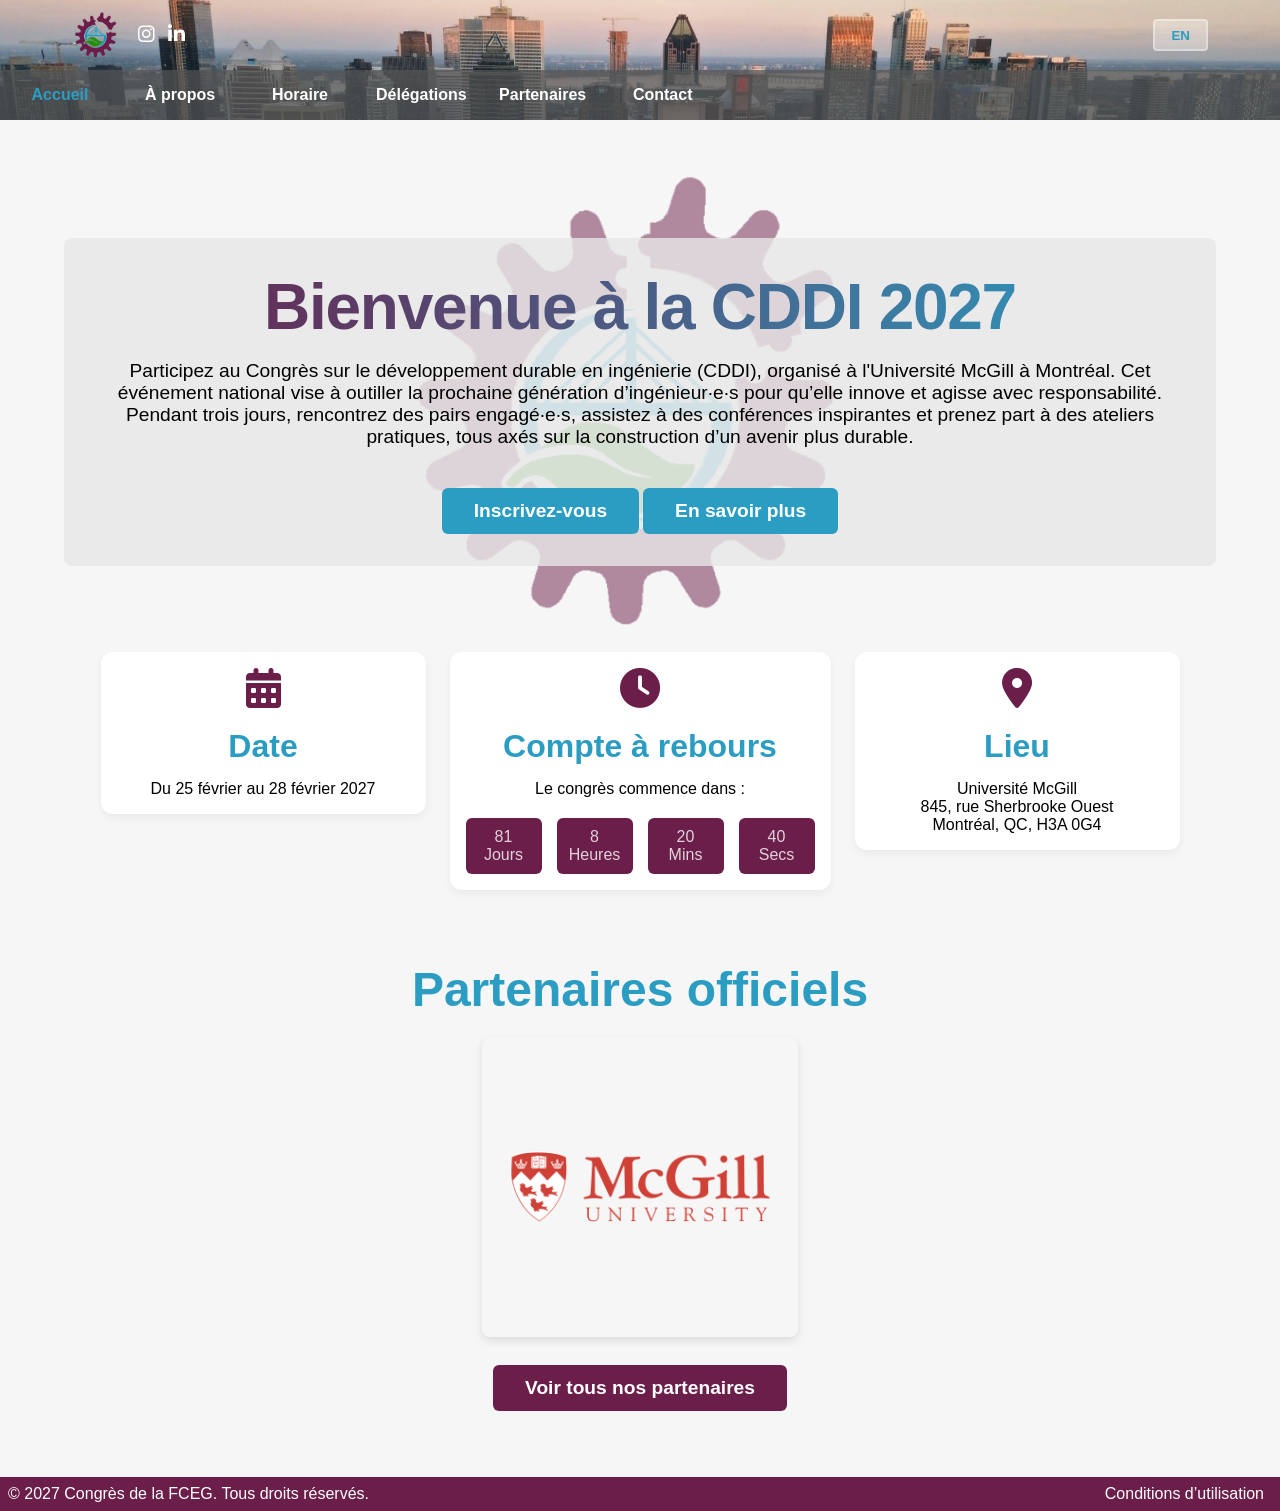
==== commit 29c4833f: "Updates index asthetics" ====
--- a/index.html
+++ b/index.html
@@ -83,6 +83,7 @@
     </div>
   </header>
 
+</section>
   <section class="hero">
     <div class="container">
       <h1 data-en="Welcome to CSE 2027" data-fr="Bienvenue à la CDDI 2027"></h1>
--- a/assets/css/branding.css
+++ b/assets/css/branding.css
@@ -8,7 +8,7 @@
 :root {
   /* === COLORS === */
   --cse-teal: #2b9dc3;
-  --cse-orange: #FF7A00;
+  --cse-orange: #2b9dc3;
   --cse-green: #6b1e49;
   --cse-blue: #2b9dc3;
   --cse-success: #28a745;
--- a/assets/css/style.css
+++ b/assets/css/style.css
@@ -173,7 +173,7 @@
 
 /* Hero content container */
 .hero .container {
-  background-color: rgba(255, 255, 255, 0.8);
+  background-color: rgba(232, 232, 232, 0.8);
   padding: 2rem; 
   border-radius: 8px;
   position: relative;
@@ -186,8 +186,13 @@
 /* Hero title */
 .hero h1 {
   font-family: var(--cse-title-font);
-  color: var(--cse-title-color);
-  font-size: var(--cse-title-size);
+  font-weight: 800;
+  letter-spacing: -0.02em;
+  background: linear-gradient(90deg, var(--cse-purple), var(--cse-blue));
+  -webkit-background-clip: text;
+  background-clip: text;
+  color: transparent;
+  font-size: 4rem;
   text-align: var(--cse-title-align);
   margin: var(--cse-title-margin);
 }
@@ -261,7 +266,7 @@
   bottom: 0;
   left: 0;
   width: 100%;
-  background-color: var(--cse-blue);
+  background-color: var(--cse-purple);
   min-width: 350px;
 }
 
--- a/assets/css/style-overrides.css
+++ b/assets/css/style-overrides.css
@@ -26,7 +26,7 @@
 
 /* About page: The Path to Sustainable Engineering heading color */
 h1[data-en="The Path to Sustainable Engineering"] {
-  color: var(--cse-orange);
+  color: var(--cse-blue);
 }
 
 /* Index page: Updates section padding */
@@ -45,11 +45,36 @@
   border-left: 4px solid var(--cse-error) !important;
 }
 
+/* Change colour of "Welcome to CSE" */
 .hero h1 {
-  color: var(--cse-purple);
+  color: var(--cse-black);
 }
 
+
 .sponsor-logos img.logo-large {
-  height: 120px;
+  height: 300px;
   width: auto;
-}+  box-shadow: 0 4px 8px rgba(0, 0, 0, 0.1);
+}
+
+/* Hero title */
+.hero h1 {
+  font-family: var(--cse-title-font);
+  font-weight: 800;
+  letter-spacing: -0.02em;
+  background: linear-gradient(90deg, var(--cse-purple), var(--cse-blue));
+  -webkit-background-clip: text;
+  background-clip: text;
+  color: transparent;
+  font-size: 4rem;
+  text-align: var(--cse-title-align);
+  margin: var(--cse-title-margin);
+}
+
+  .hero .btn {
+    transition: transform 0.15s ease, box-shadow 0.15s ease;
+  }
+  .hero .btn:hover {
+    transform: translateY(-2px);
+    box-shadow: 0 6px 14px rgba(0,0,0,0.15);
+  }
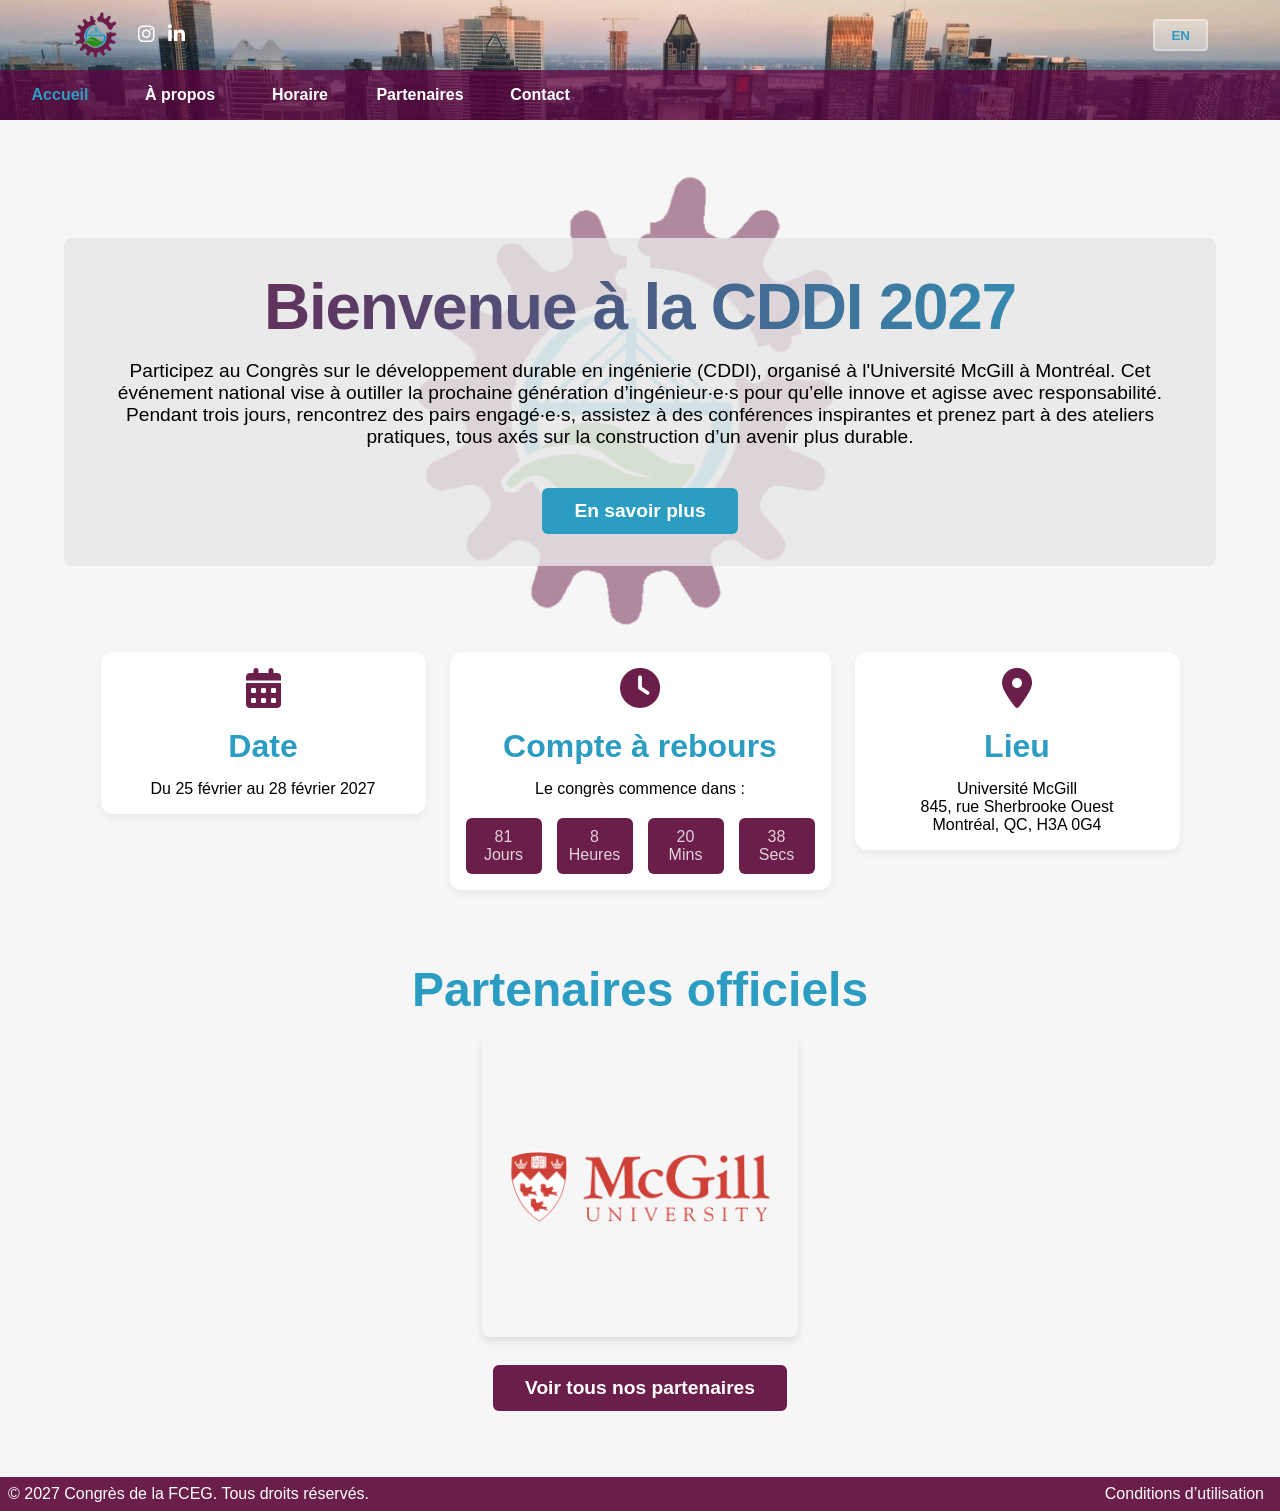
==== commit d80ff266: "Update delegate, sponso, and contatc pages" ====
--- a/index.html
+++ b/index.html
@@ -75,7 +75,7 @@
           <li><a href="index.html" class="current" data-en="Home" data-fr="Accueil"></a></li>
           <li><a href="about.html" data-en="About" data-fr="À propos"></a></li>
           <li><a href="schedule.html" data-en="Schedule" data-fr="Horaire"></a></li>
-          <li><a href="delegates.html" data-en="Delegates" data-fr="Délégations"></a></li>
+         
           <li><a href="sponsors.html" data-en="Sponsors" data-fr="Partenaires"></a></li>
           <li><a href="contact.html" data-en="Contact" data-fr="Contact"></a></li>
         </ul>
@@ -90,8 +90,7 @@
       <p data-en="Join us for the Conference on Sustainability in Engineering (CSE), hosted at McGill University in Montrèal. This national event is dedicated to empowering the next generation of engineers to lead with responsibility and innovation. Over three days, you'll connect with passionate peers, attend thought-provoking talks, and participate in hands-on workshops—all focused on building a more sustainable future together."
          data-fr="Participez au Congrès sur le développement durable en ingénierie (CDDI), organisé à l'Université McGill à Montréal. Cet événement national vise à outiller la prochaine génération d’ingénieur·e·s pour qu’elle innove et agisse avec responsabilité. Pendant trois jours, rencontrez des pairs engagé·e·s, assistez à des conférences inspirantes et prenez part à des ateliers pratiques, tous axés sur la construction d’un avenir plus durable.">
       </p>
-      <a class="btn" href="delegates.html" data-en="Register Now" data-fr="Inscrivez-vous"></a>
-      <a class="btn" href="about.html" data-en="Learn More" data-fr="En savoir plus"></a>
+      <a class="btn" href="about.html" data-en="Learn More!" data-fr="En savoir plus"></a>
     </div>
   </section>
 
--- a/assets/css/style.css
+++ b/assets/css/style.css
@@ -95,7 +95,7 @@
 
 /* Main navigation styles */
 .main-nav {
-  background-color: rgba(86, 86, 86, 0.7);
+  background-color: rgba(97, 0, 66, 0.7);
   width: 100%;
 }
 
--- a/assets/css/style-overrides.css
+++ b/assets/css/style-overrides.css
@@ -78,3 +78,46 @@
     transform: translateY(-2px);
     box-shadow: 0 6px 14px rgba(0,0,0,0.15);
   }
+
+
+  /* Logo page: hide the faint watermark, show the real logo below text */
+
+.logo-showcase {
+  display: flex;
+  justify-content: center;
+  padding: 2rem 0 3rem;
+}
+
+.logo-showcase img {
+  width: 100%;
+  max-width: 220px;
+  height: auto;
+}
+.logo-page::before {
+  content: none;
+}
+section.logo-page {
+  display: flex;
+  flex-direction: column;
+}
+
+.logo-showcase {
+  display: flex;
+  justify-content: center;
+  width: 100%;
+  padding: 2rem 0 3rem;
+  background: none;
+  box-shadow: none;
+}
+
+.logo-showcase img {
+  width: 100%;
+  max-width: 300px;
+  height: auto;
+}
+.logo-page .container {
+  background: none;
+  box-shadow: none;
+  border-radius: 0;
+  padding: 3rem 1rem 1rem;
+}
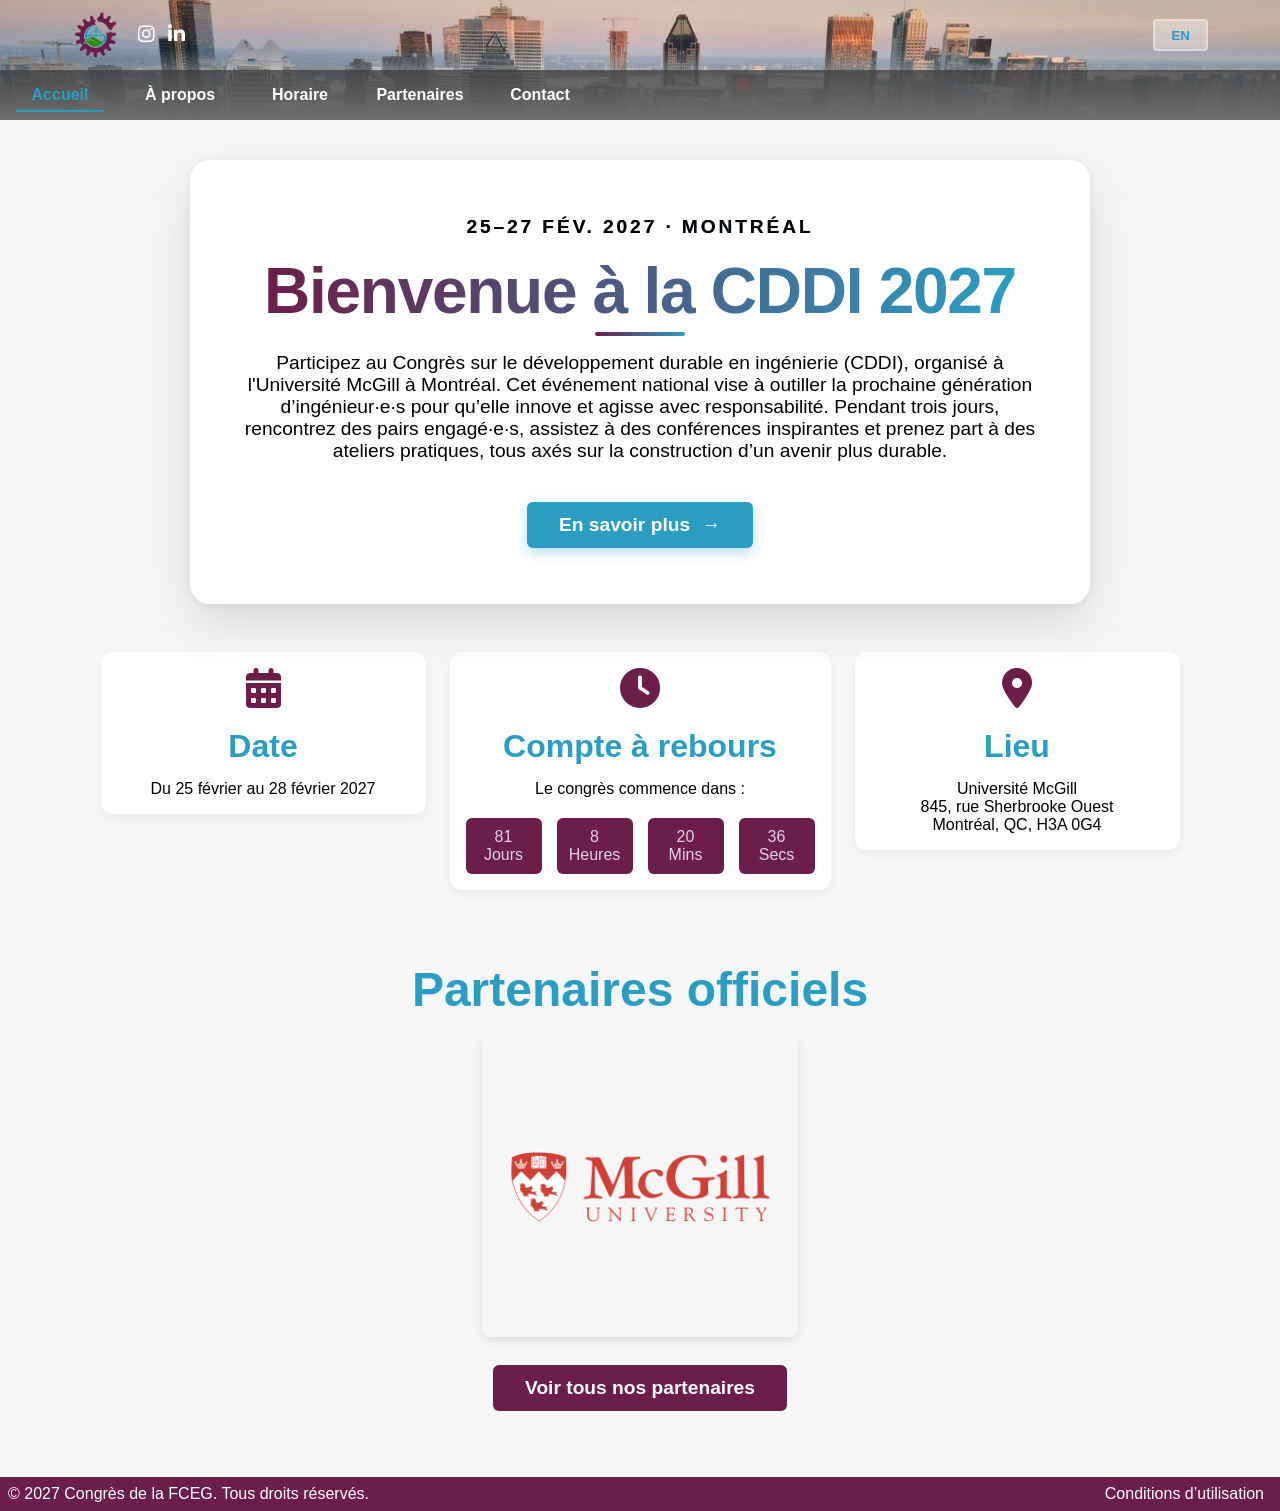
==== commit 556b18e5: "Updated visuals, removed sponsors, fixed index button" ====
--- a/index.html
+++ b/index.html
@@ -82,15 +82,20 @@
       </nav>
     </div>
   </header>
+  
 
 </section>
   <section class="hero">
     <div class="container">
+      <p class="hero-eyebrow" data-en="FEB 25–27, 2027 · MONTRÉAL" data-fr="25–27 FÉV. 2027 · MONTRÉAL"></p>
       <h1 data-en="Welcome to CSE 2027" data-fr="Bienvenue à la CDDI 2027"></h1>
       <p data-en="Join us for the Conference on Sustainability in Engineering (CSE), hosted at McGill University in Montrèal. This national event is dedicated to empowering the next generation of engineers to lead with responsibility and innovation. Over three days, you'll connect with passionate peers, attend thought-provoking talks, and participate in hands-on workshops—all focused on building a more sustainable future together."
          data-fr="Participez au Congrès sur le développement durable en ingénierie (CDDI), organisé à l'Université McGill à Montréal. Cet événement national vise à outiller la prochaine génération d’ingénieur·e·s pour qu’elle innove et agisse avec responsabilité. Pendant trois jours, rencontrez des pairs engagé·e·s, assistez à des conférences inspirantes et prenez part à des ateliers pratiques, tous axés sur la construction d’un avenir plus durable.">
       </p>
-      <a class="btn" href="about.html" data-en="Learn More!" data-fr="En savoir plus"></a>
+      <a class="btn" href="about.html">
+        <span data-en="Learn More!" data-fr="En savoir plus"></span>
+        <span class="btn-arrow">→</span>
+      </a>
     </div>
   </section>
 
--- a/assets/css/style.css
+++ b/assets/css/style.css
@@ -95,7 +95,7 @@
 
 /* Main navigation styles */
 .main-nav {
-  background-color: rgba(97, 0, 66, 0.7);
+  background-color: rgba(54, 54, 54, 0.705);
   width: 100%;
 }
 
@@ -182,7 +182,13 @@
   max-width: 1200px;
   margin: 0 auto;
 }
-
+.hero .container {
+  background-color: #ffffff;
+  padding: 3.5rem 3rem;
+  border-radius: 20px;
+  box-shadow: 0 20px 50px rgba(0, 0, 0, 0.12), 0 2px 8px rgba(0, 0, 0, 0.06);
+  max-width: 900px;
+}
 /* Hero title */
 .hero h1 {
   font-family: var(--cse-title-font);
--- a/assets/css/style-overrides.css
+++ b/assets/css/style-overrides.css
@@ -120,4 +120,127 @@
   box-shadow: none;
   border-radius: 0;
   padding: 3rem 1rem 1rem;
+}
+
+header {
+  background-image: linear-gradient(180deg, rgba(0,0,0,0.1) 0%, rgba(0,0,0,0) 40%, var(--cse-light-gray) 100%),
+                     url('../img/CSE27-header-photo.jpg');
+}
+
+.main-nav a {
+  position: relative;
+}
+
+.main-nav a.current::after,
+.main-nav a:hover::after {
+  content: "";
+  position: absolute;
+  left: 1rem;
+  right: 1rem;
+  bottom: 0.5rem;
+  height: 2px;
+  background: var(--cse-blue);
+}
+
+.hero .btn {
+  box-shadow: 0 4px 14px rgba(43, 157, 195, 0.35);
+  transition: transform 0.15s ease, box-shadow 0.15s ease;
+}
+
+.hero .btn:hover {
+  transform: translateY(-2px);
+  box-shadow: 0 8px 20px rgba(43, 157, 195, 0.45);
+}
+
+.hero::before {
+  opacity: 0.1;
+  max-width: 550px;
+  max-height: 420px;
+}
+
+.hero {
+  overflow: visible;
+}
+/*
+.hero::after {
+  content: "";
+  position: absolute;
+  top: -80px;
+  right: -80px;
+  width: 320px;
+  height: 320px;
+  background: var(--cse-blue);
+  border-radius: 50%;
+  filter: blur(90px);
+  opacity: 0.25;
+  z-index: -1;
+}
+.hero .container::before {
+  content: "";
+  position: absolute;
+  bottom: -80px;
+  left: -300px;
+  width: 320px;
+  height: 320px;
+  background: var(--cse-purple);
+  border-radius: 50%;
+  filter: blur(90px);
+  opacity: 0.25;
+  z-index: -1;
+}
+*/
+
+
+.btn-arrow {
+  display: inline-block;
+  margin-left: 0.4rem;
+  transition: transform 0.15s ease;
+}
+.hero .btn:hover .btn-arrow {
+  transform: translateX(4px);
+}
+
+.hero-eyebrow {
+  display: block;
+  text-transform: uppercase;
+  letter-spacing: 0.15em;
+  font-size: 0.85rem;
+  font-weight: 700;
+  background: linear-gradient(90deg, var(--cse-purple), var(--cse-blue));
+  -webkit-background-clip: text;
+  background-clip: text;
+  color: transparent;
+  margin-bottom: 1rem;
+}
+
+.hero-eyebrow::before {
+  content: none;
+}
+
+
+.hero h1 {
+  position: relative;
+  display: inline-block;
+  padding-bottom: 0.5rem;
+}
+
+.hero h1::after {
+  content: "";
+  position: absolute;
+  bottom: 0;
+  left: 50%;
+  transform: translateX(-50%);
+  width: 90px;
+  height: 4px;
+  border-radius: 2px;
+  background: linear-gradient(90deg, var(--cse-purple), var(--cse-blue));
+}
+
+.hero {
+  align-items: flex-start;
+  padding-top: 0.5rem;
+}
+
+html, body {
+  overflow-x: hidden;
 }
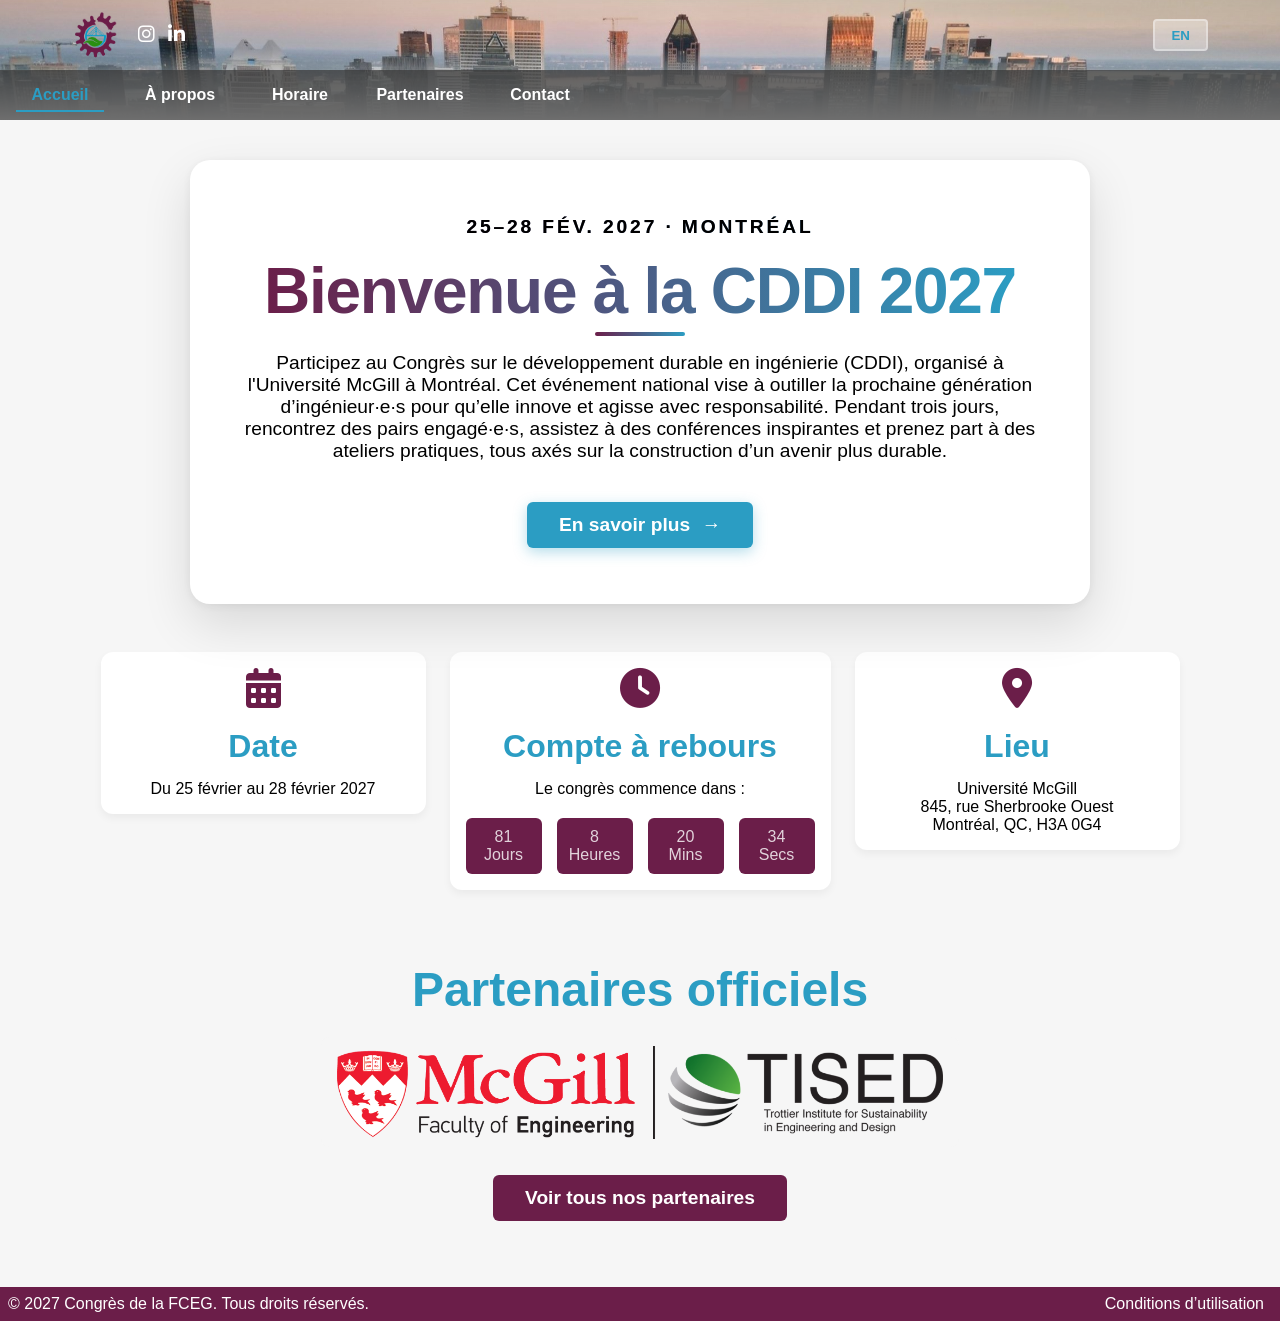
==== commit 95733f72: "Updated date and logo" ====
--- a/index.html
+++ b/index.html
@@ -87,7 +87,7 @@
 </section>
   <section class="hero">
     <div class="container">
-      <p class="hero-eyebrow" data-en="FEB 25–27, 2027 · MONTRÉAL" data-fr="25–27 FÉV. 2027 · MONTRÉAL"></p>
+      <p class="hero-eyebrow" data-en="FEB 25–28, 2027 · MONTRÉAL" data-fr="25–28 FÉV. 2027 · MONTRÉAL"></p>
       <h1 data-en="Welcome to CSE 2027" data-fr="Bienvenue à la CDDI 2027"></h1>
       <p data-en="Join us for the Conference on Sustainability in Engineering (CSE), hosted at McGill University in Montrèal. This national event is dedicated to empowering the next generation of engineers to lead with responsibility and innovation. Over three days, you'll connect with passionate peers, attend thought-provoking talks, and participate in hands-on workshops—all focused on building a more sustainable future together."
          data-fr="Participez au Congrès sur le développement durable en ingénierie (CDDI), organisé à l'Université McGill à Montréal. Cet événement national vise à outiller la prochaine génération d’ingénieur·e·s pour qu’elle innove et agisse avec responsabilité. Pendant trois jours, rencontrez des pairs engagé·e·s, assistez à des conférences inspirantes et prenez part à des ateliers pratiques, tous axés sur la construction d’un avenir plus durable.">
@@ -145,7 +145,7 @@
   <div class="container">
     <h2 data-en="Official Sponsors" data-fr="Partenaires officiels"></h2>
     <div class="sponsor-logos">
-      <a href="#"><img src="./assets/img/sponsors/mcgill-university-logo.png" alt="McGill University" class="logo-large"></a>
+      <a href="#"><img src="./assets/img/sponsors/TISED.png" alt="McGill University TISED" class="logo-official-index"></a>
     </div>
     <a class="btn" href="sponsors.html" data-en="View All Sponsors" data-fr="Voir tous nos partenaires"></a>
   </div>
--- a/assets/css/style.css
+++ b/assets/css/style.css
@@ -220,6 +220,8 @@
   margin: var(--cse-subtitle2-margin);
 }
 
+
+
 /* Hero paragraph */
 .hero p {
   font-family: var(--cse-body-font);
--- a/assets/css/style-overrides.css
+++ b/assets/css/style-overrides.css
@@ -243,4 +243,10 @@
 
 html, body {
   overflow-x: hidden;
+}
+
+.sponsor-logos img.logo-official-index {
+  height: 110px;
+  width: auto;
+  /*box-shadow: 0 4px 8px rgba(0, 0, 0, 0.1); */
 }
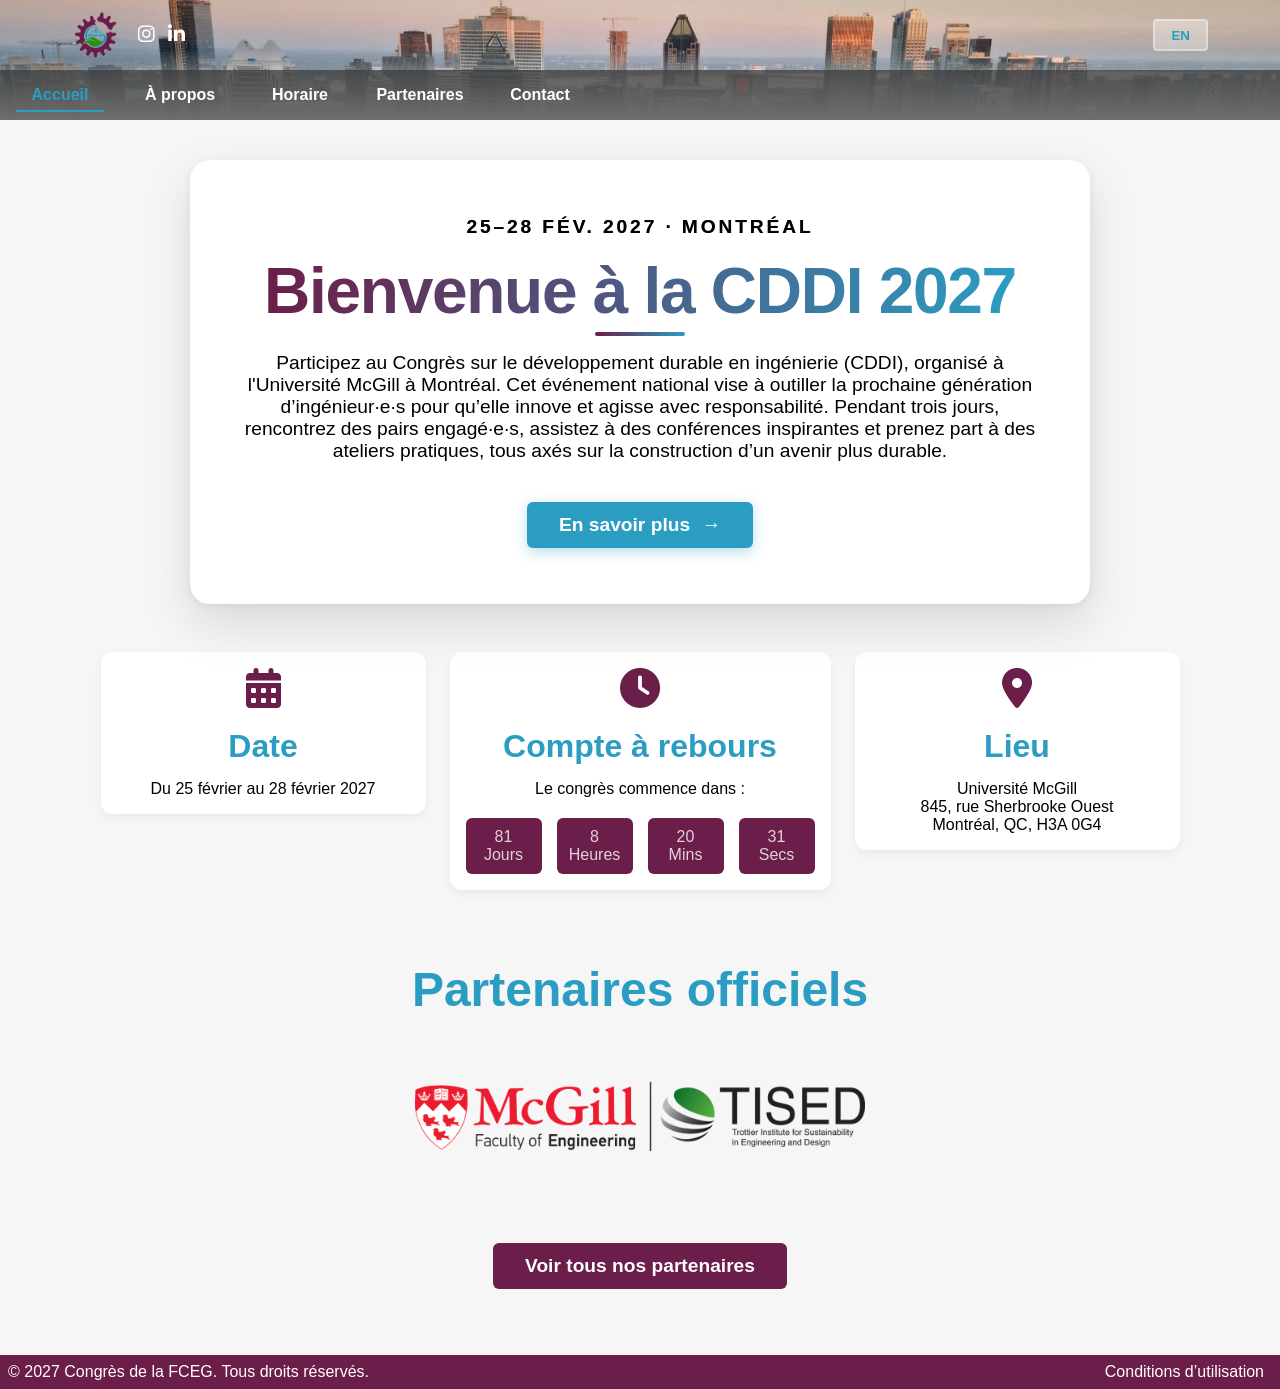
==== commit 2ae78eca: "more sponso updates" ====
--- a/index.html
+++ b/index.html
@@ -144,8 +144,9 @@
 <section class="sponsors">
   <div class="container">
     <h2 data-en="Official Sponsors" data-fr="Partenaires officiels"></h2>
-    <div class="sponsor-logos">
-      <a href="#"><img src="./assets/img/sponsors/TISED.png" alt="McGill University TISED" class="logo-official-index"></a>
+    <div class="sponsor-logoss">
+      <a href="https://www.mcgill.ca/tised/">
+      <img src="./assets/img/sponsors/TISED.png" alt="McGill University TISED" class="logo-official-index"></a>
     </div>
     <a class="btn" href="sponsors.html" data-en="View All Sponsors" data-fr="Voir tous nos partenaires"></a>
   </div>
--- a/assets/css/style-overrides.css
+++ b/assets/css/style-overrides.css
@@ -248,5 +248,19 @@
 .sponsor-logos img.logo-official-index {
   height: 110px;
   width: auto;
+  margin: 10px 0;
   /*box-shadow: 0 4px 8px rgba(0, 0, 0, 0.1); */
+}
+
+.sponsor-logoss {
+  display: flex;
+  flex-direction: column;
+  align-items: center;
+  gap: 2rem;
+  margin-top: 4rem;
+  margin-bottom: 4rem;   /* ← new line for space below */
+}
+.logo-official-index {
+  width: 450px;
+  height: auto;
 }
